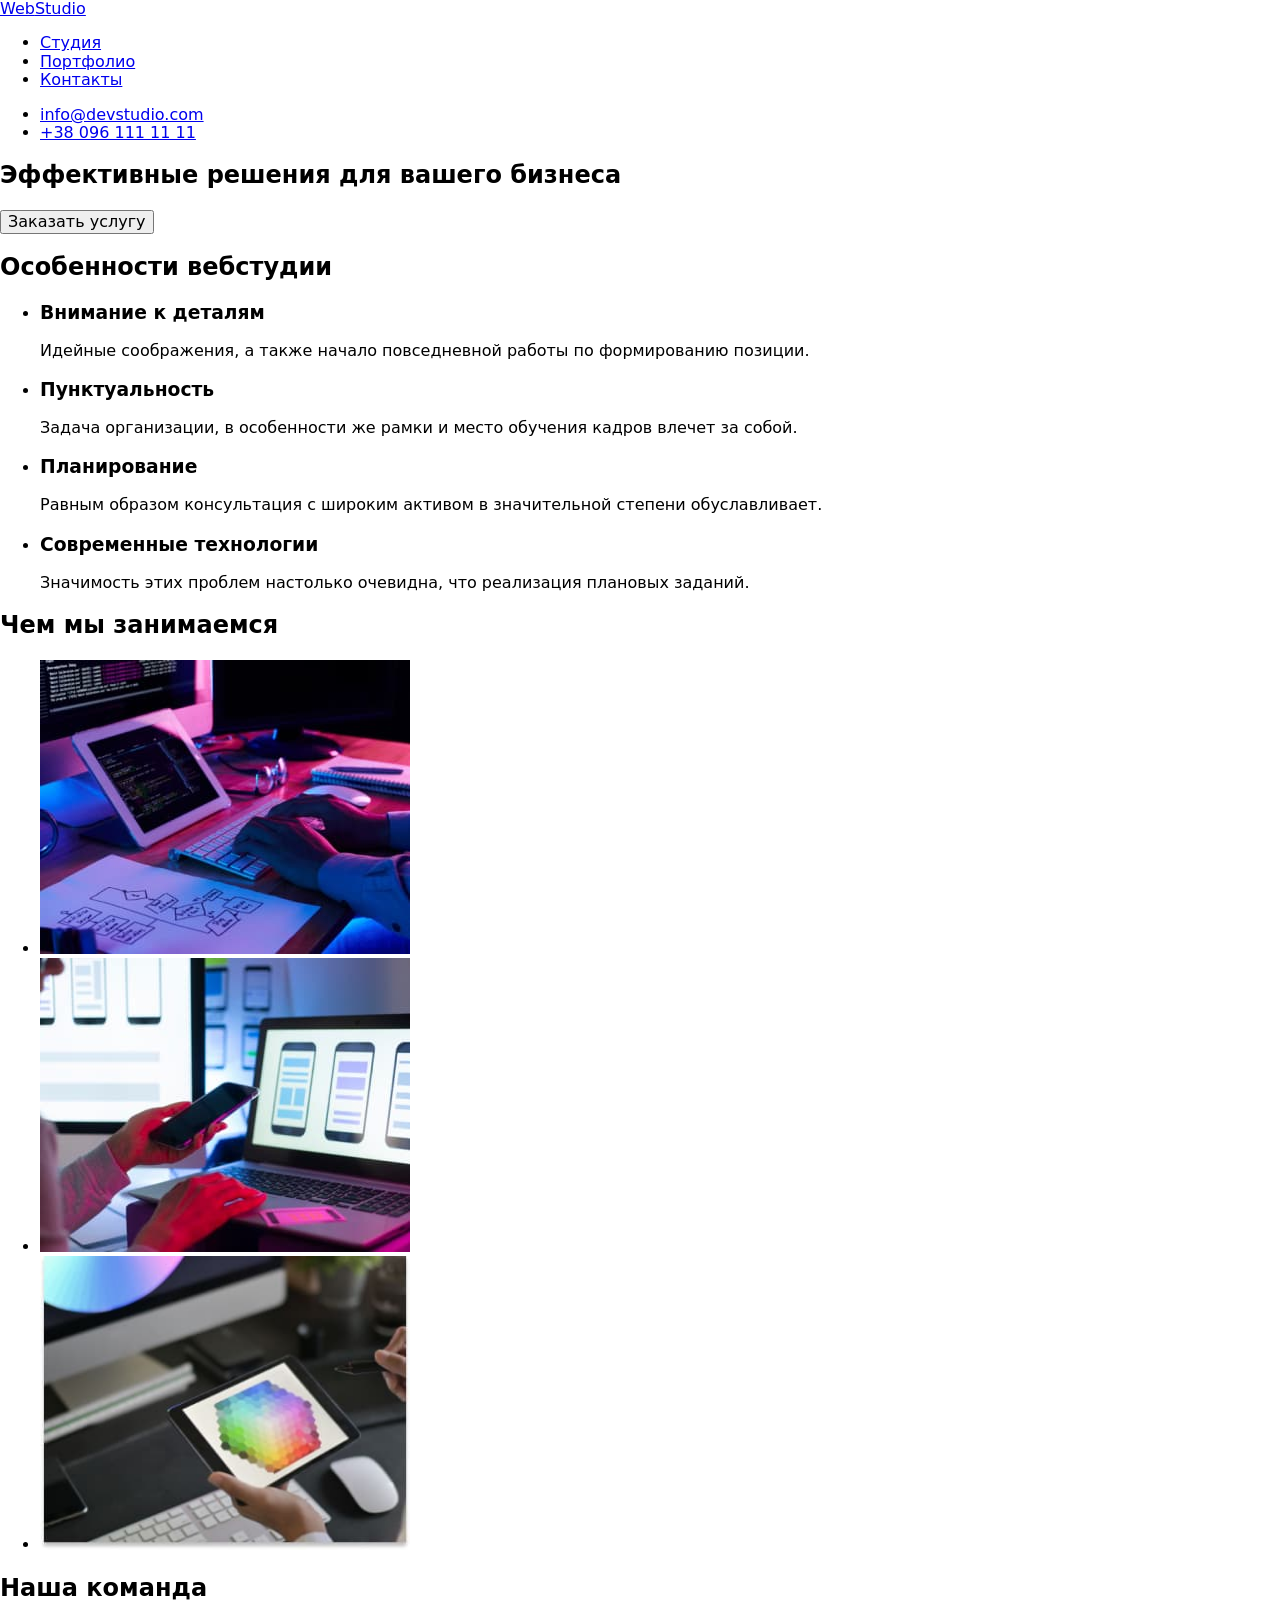
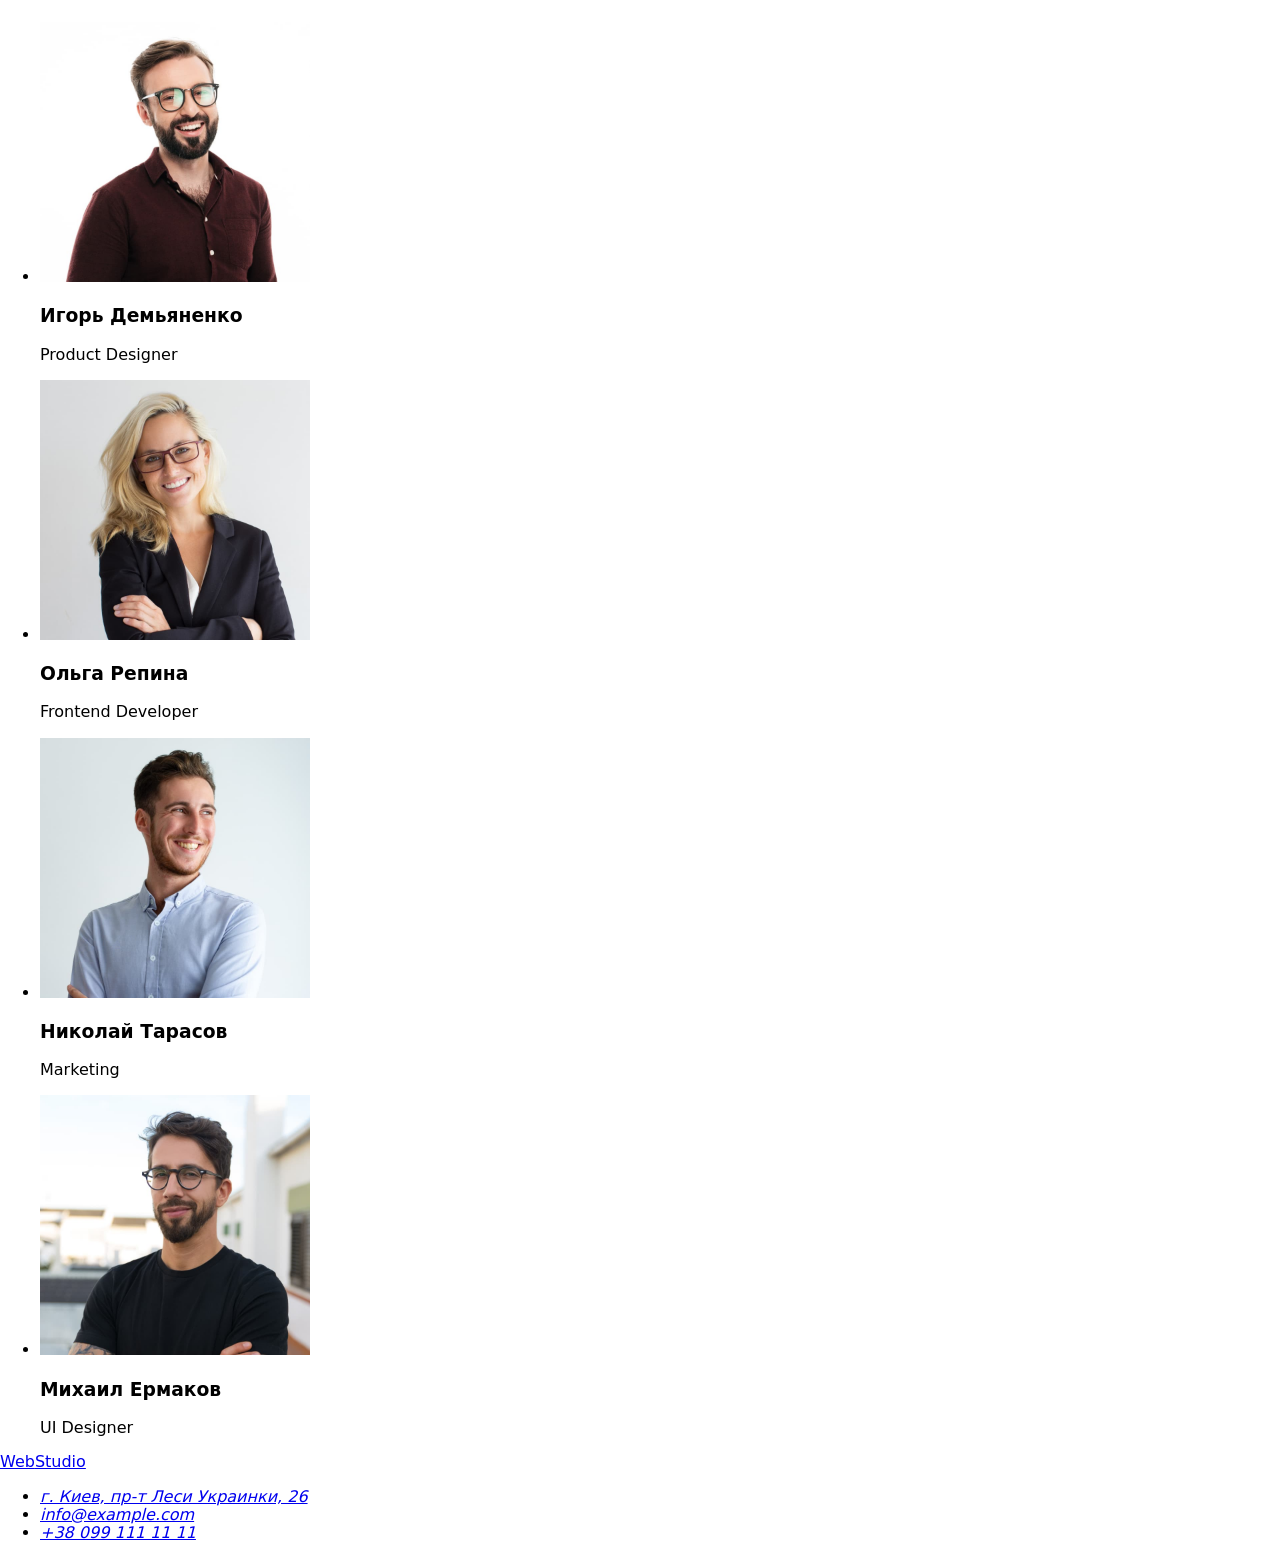
==== index.html @ af432ed4 "Подключение modern-normaliz" ====
<!DOCTYPE html>
<html lang="ru">
<head>
    <meta charset="UTF-8">
    <meta http-equiv="X-UA-Compatible" content="IE=edge">
    <meta name="viewport" content="width=device-width, initial-scale=1.0">
    <title>WebStudio</title>

    <!--Google fonts-->
    <link rel="preconnect" href="https://fonts.googleapis.com">
    <link rel="preconnect" href="https://fonts.gstatic.com" crossorigin>
    <link href="https://fonts.googleapis.com/css2?family=Raleway:wght@700&family=Roboto:wght@400;500;700;900&display=swap"
        rel="stylesheet">

<!--Подключение modern-normalize-->
<link rel="stylesheet" href="https://cdnjs.cloudflare.com/ajax/libs/modern-normalize/1.0.0/modern-normalize.min.css">

    <!--Подключение таблицы стилей-->
    <link rel="stylesheet" href="./css/styles.css">
</head>
<body>
    <header class="header">
        <a class="heder-link link" href="./index.html" lang="en"> <span class="web-primary">Web</span><span class="studio-primary">Studio</span></a>
    
        <nav class="heder-navigation">
            <ul class="navigstion-list list">
                <li class="navigation-item"><a class="navigation-link link target current" href="./index.html">Студия</a></li>
                <li class="navigation-item"><a class="navigation-link link target" href="./portfolio.html">Портфолио</a></li>
                <li class="navigation-item"><a class="navigation-link link target" href="#">Контакты</a></li>
            </ul>
        </nav>

        <ul class="heder-contact list">
            <li class="conact-item"><a class="link-mail link target" href="mailto:info@devstudio.com" lang="en">info@devstudio.com</a></li>
            <li class="conact-item"><a class="link-tel link target" href="tel:+380961111111">+38 096 111 11 11</a></li>
        </ul>
    
    </header>

    <main>
        <!--Герой-->
        <section class="hero">
            <h1 class="hero-title">Эффективные решения для вашего бизнеса</h1>
            <button class="hero-btn btn" type="button">Заказать услугу</button>
        </section>

        <!--Особенности-->
        <section class="dignity">
            <h2 class="visually-hidden" aria-hidden="true" tabindex="-1">Особенности вебстудии</h2>
            <ul class="dignity-list list">
                <li class="dignity-item"><h3 class="dignity-headline">Внимание к деталям</h3><p class="dignity-text">Идейные соображения, а также начало повседневной работы по формированию позиции.</p></li>
                <li class="dignity-item"><h3 class="dignity-headline">Пунктуальность</h3><p class="dignity-text">Задача организации, в особенности же рамки и место обучения кадров влечет за собой.</p></li>
                <li class="dignity-item"><h3 class="dignity-headline">Планирование</h3><p class="dignity-text">Равным образом консультация с широким активом в значительной степени обуславливает.</p></li>
                <li class="dignity-item"><h3 class="dignity-headline">Современные технологии</h3><p class="dignity-text">Значимость этих проблем настолько очевидна, что реализация плановых заданий.</p></li>
            </ul>

        </section>

        <!--Чем мы занимаемся-->
        <section class="services">
            <h2 class="services-title">Чем мы занимаемся</h2>

            <ul class="services-list list">
                <li class="services-item"><img class="services-picture" src="./images/box1.jpg" alt="решение задач на компьютере" width="370" height="294"></li>
                <li class="services-item"><img class="services-picture" src="./images/box2.jpg" alt="работа за компьютером с телефоном" width="370" height="294"></li>
                <li class="services-item"><img class="services-picture" src="./images/box3.jpg" alt="работа с планшетом" width="370" height="294"></li>
            </ul>

        </section>

        <!--Наша команда-->
        <section class="team">
            <h2 class="team-title">Наша команда</h2>
            <ul class="team-list list">
                <li class="team-item">
                    <img class="team-avatar" src="./images/img1.jpg" alt="Парень в бордовой рубашке и очках с бородой " width="270" height="260">
                    <h3 class="team-headline">Игорь Демьяненко</h3>
                    <p class="team-position" lang="en">Product Designer</p>
                </li>

                <li class="team-item">
                    <img class="team-avatar" src="./images/img2.jpg" alt="Блондинка в деловом костюме и очках" width="270" height="260">
                    <h3 class="team-headline">Ольга Репина</h3>
                    <p class="team-position" lang="en">Frontend Developer</p>
                </li>

                <li class="team-item">
                    <img class="team-avatar" src="./images/img3.jpg" alt="Парень в голубой рубашке" width="270" height="260">
                    <h3 class="team-headline">Николай Тарасов</h3>
                    <p class="team-position" lang="en">Marketing</p>
                </li>

                <li class="team-item">
                    <img class="team-avatar" src="./images/img4.jpg" alt="Парень с татуировкой на правой руке в черной футболке и очках с бородой" width="270" height="260">
                    <h3 class="team-headline">Михаил Ермаков</h3>
                    <p class="team-position" lang="en">UI Designer</p>
                </li>
            </ul>        
        </section>

    </main>

    <!--Футер-->
    <footer class="footer">
    
        <a class="footer-link link" href="./index.html" lang="en"> <span class="web-secondary">Web</span><span
                class="studio-secondary">Studio</span></a>
    
        <address class="footer-contact">
            <ul class="footer-list list">
                <li class="footer-item"><a class="footer-location link target" href="https://www.google.com/maps/place/%D0%B1%D1%83%D0%BB.+%D0%9B%D0%B5%D1%81%D0%B8+%D0%A3%D0%BA%D1%80%D0%B0%D0%B8%D0%BD%D0%BA%D0%B8,+26,+%D0%9A%D0%B8%D0%B5%D0%B2,+02000/@50.4265807,30.5361971,17z/data=!3m1!4b1!4m5!3m4!1s0x40d4cf0e033ecbe9:0x57a4dffefec77da0!8m2!3d50.4265807!4d30.5383858" target="_blank" rel="noopener noreferrer">г. Киев, пр-т Леси Украинки, 26</a></li>
                <li class="footer-item"><a class="footer-mail link target" href="mailto:info@example.com" lang="en">info@example.com</a></li>
                <li class="footer-item"><a class="footer-tel link target" href="tel:+380991111111">+38 099 111 11 11</a></li>
            </ul>
        </address>
    
    </footer>
</body>
</html>
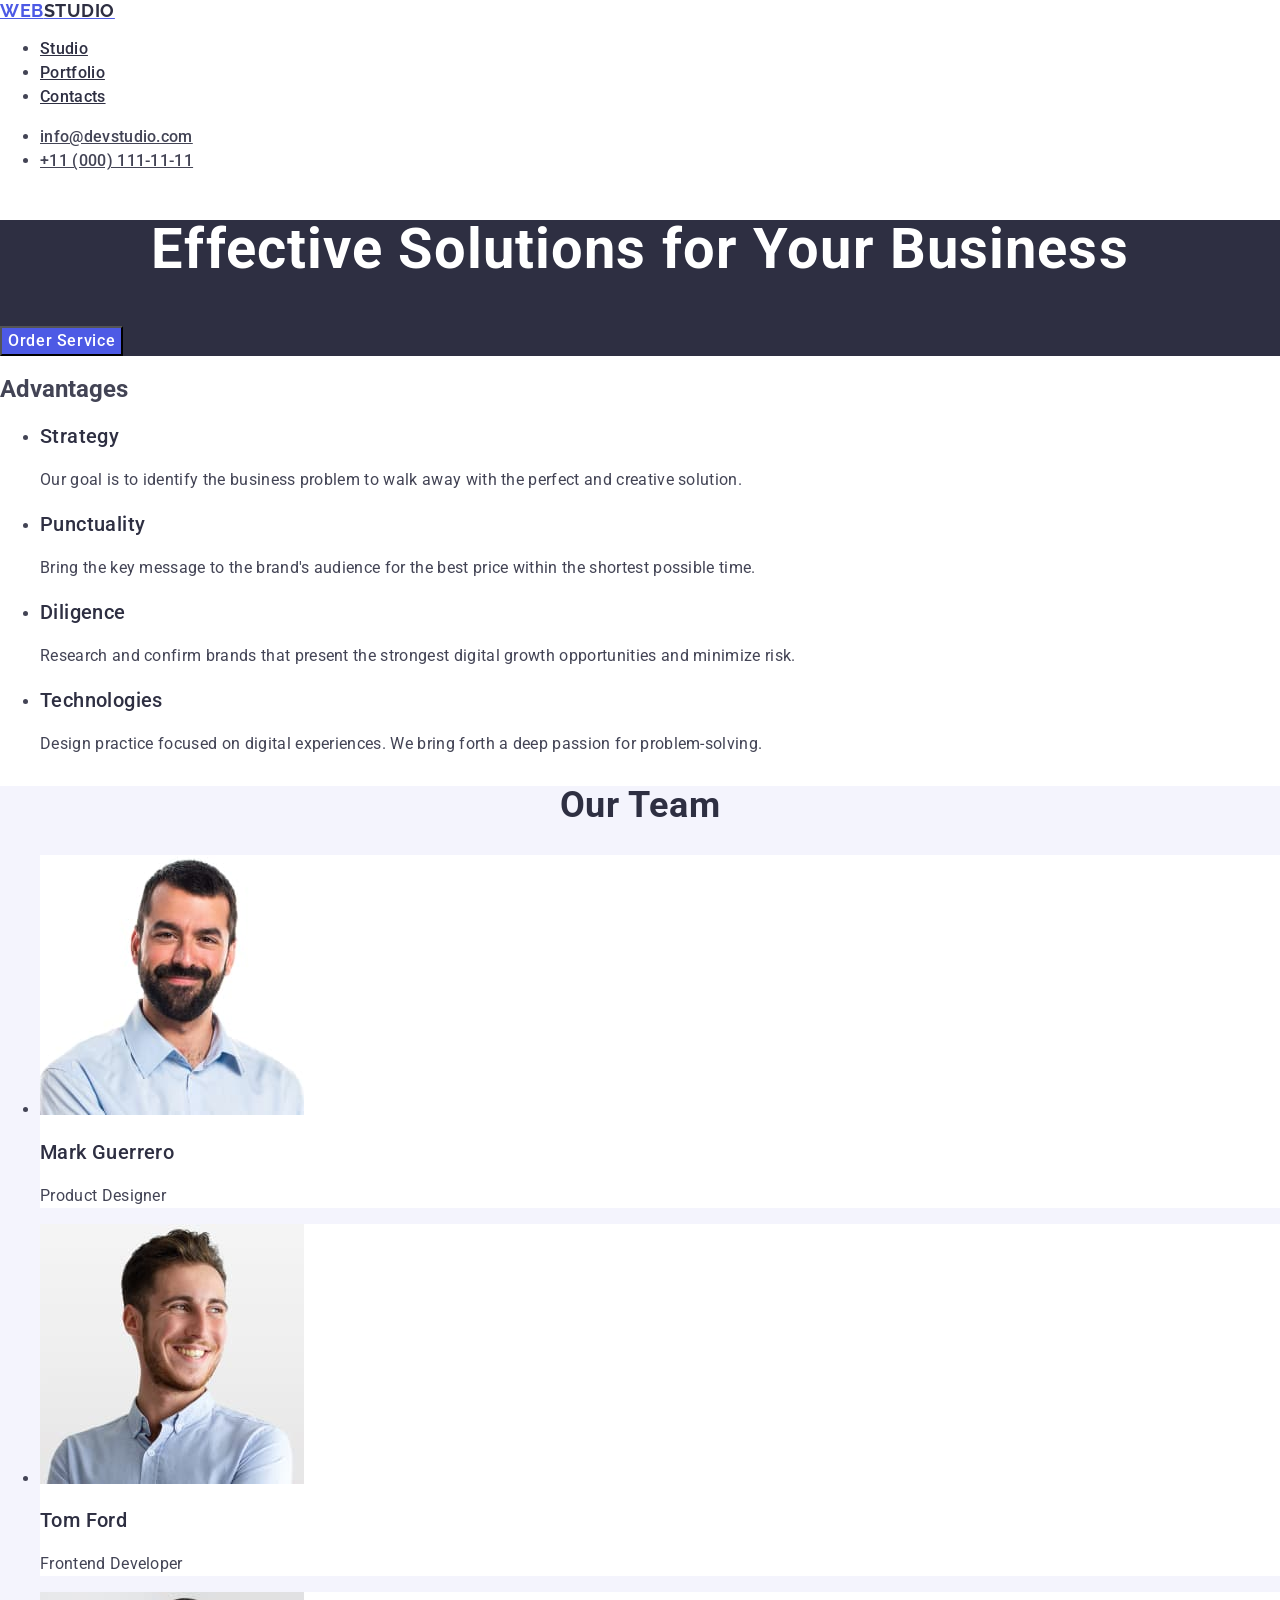
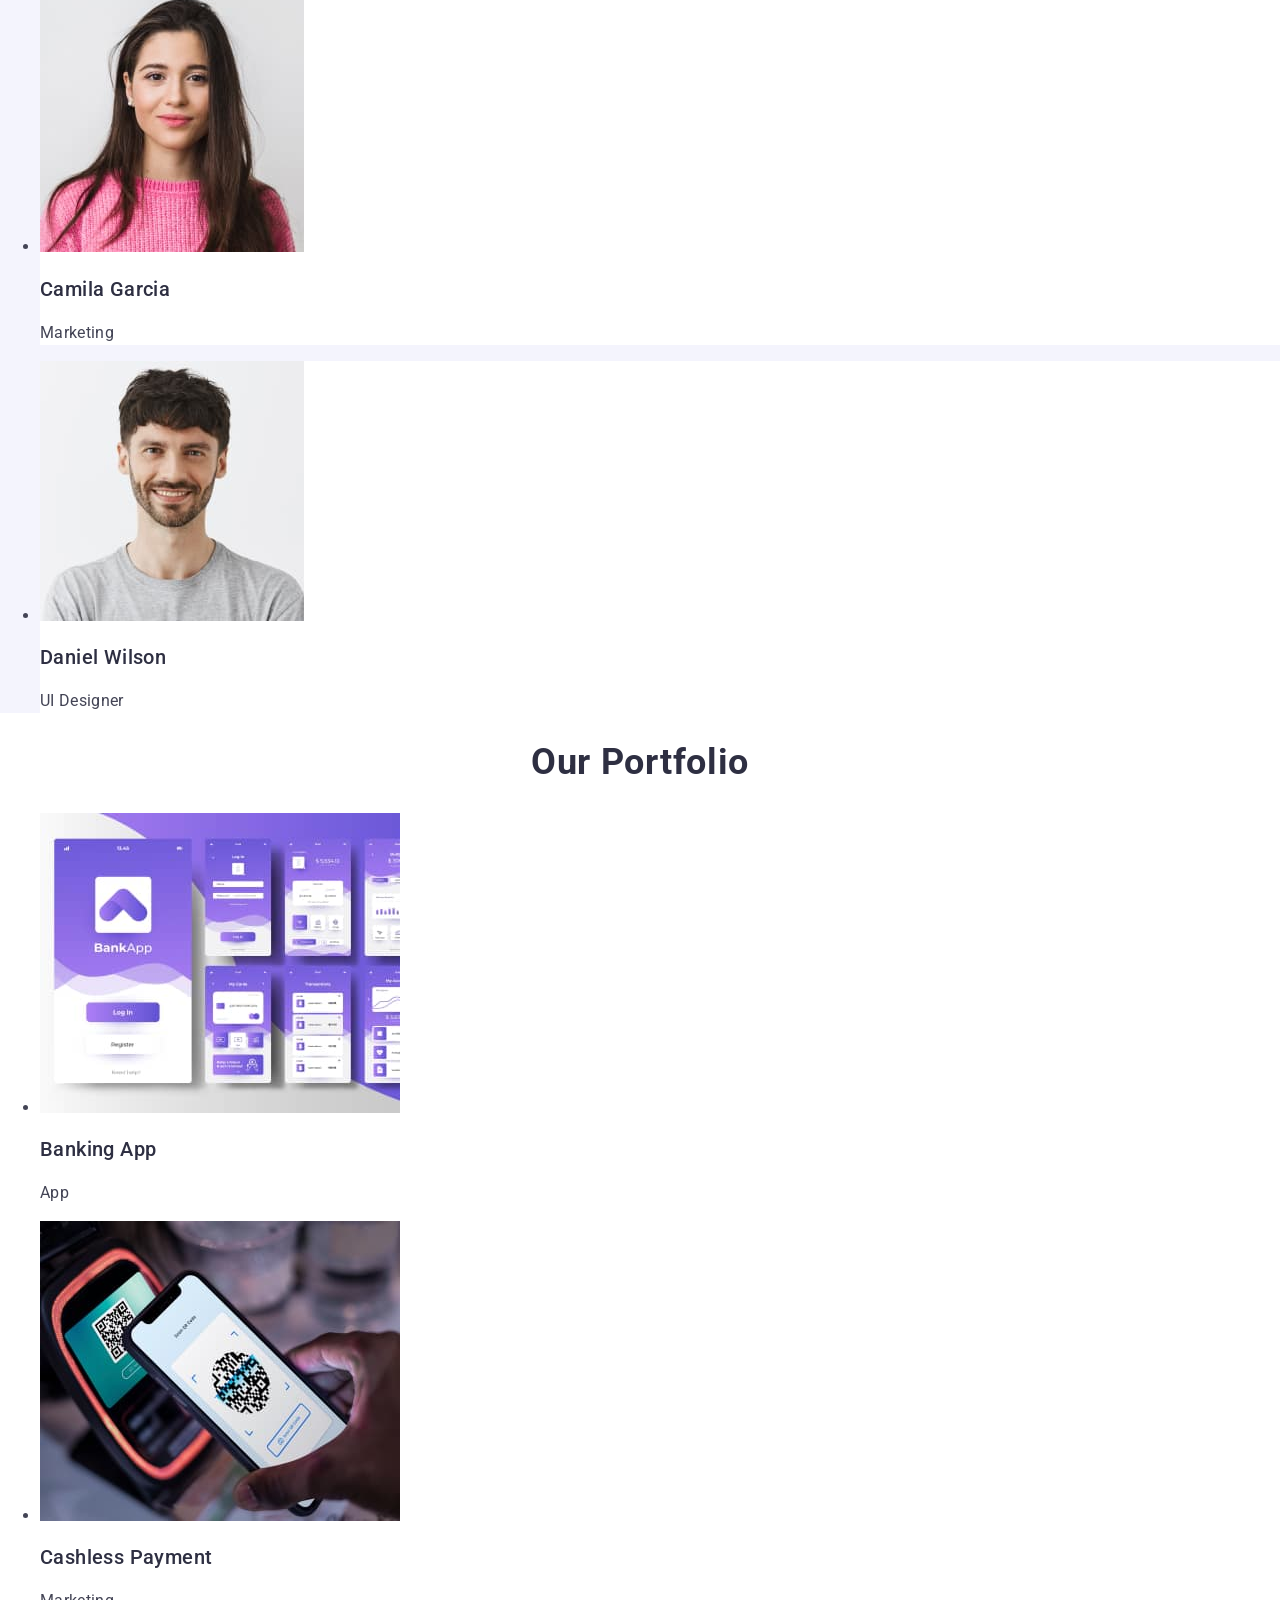
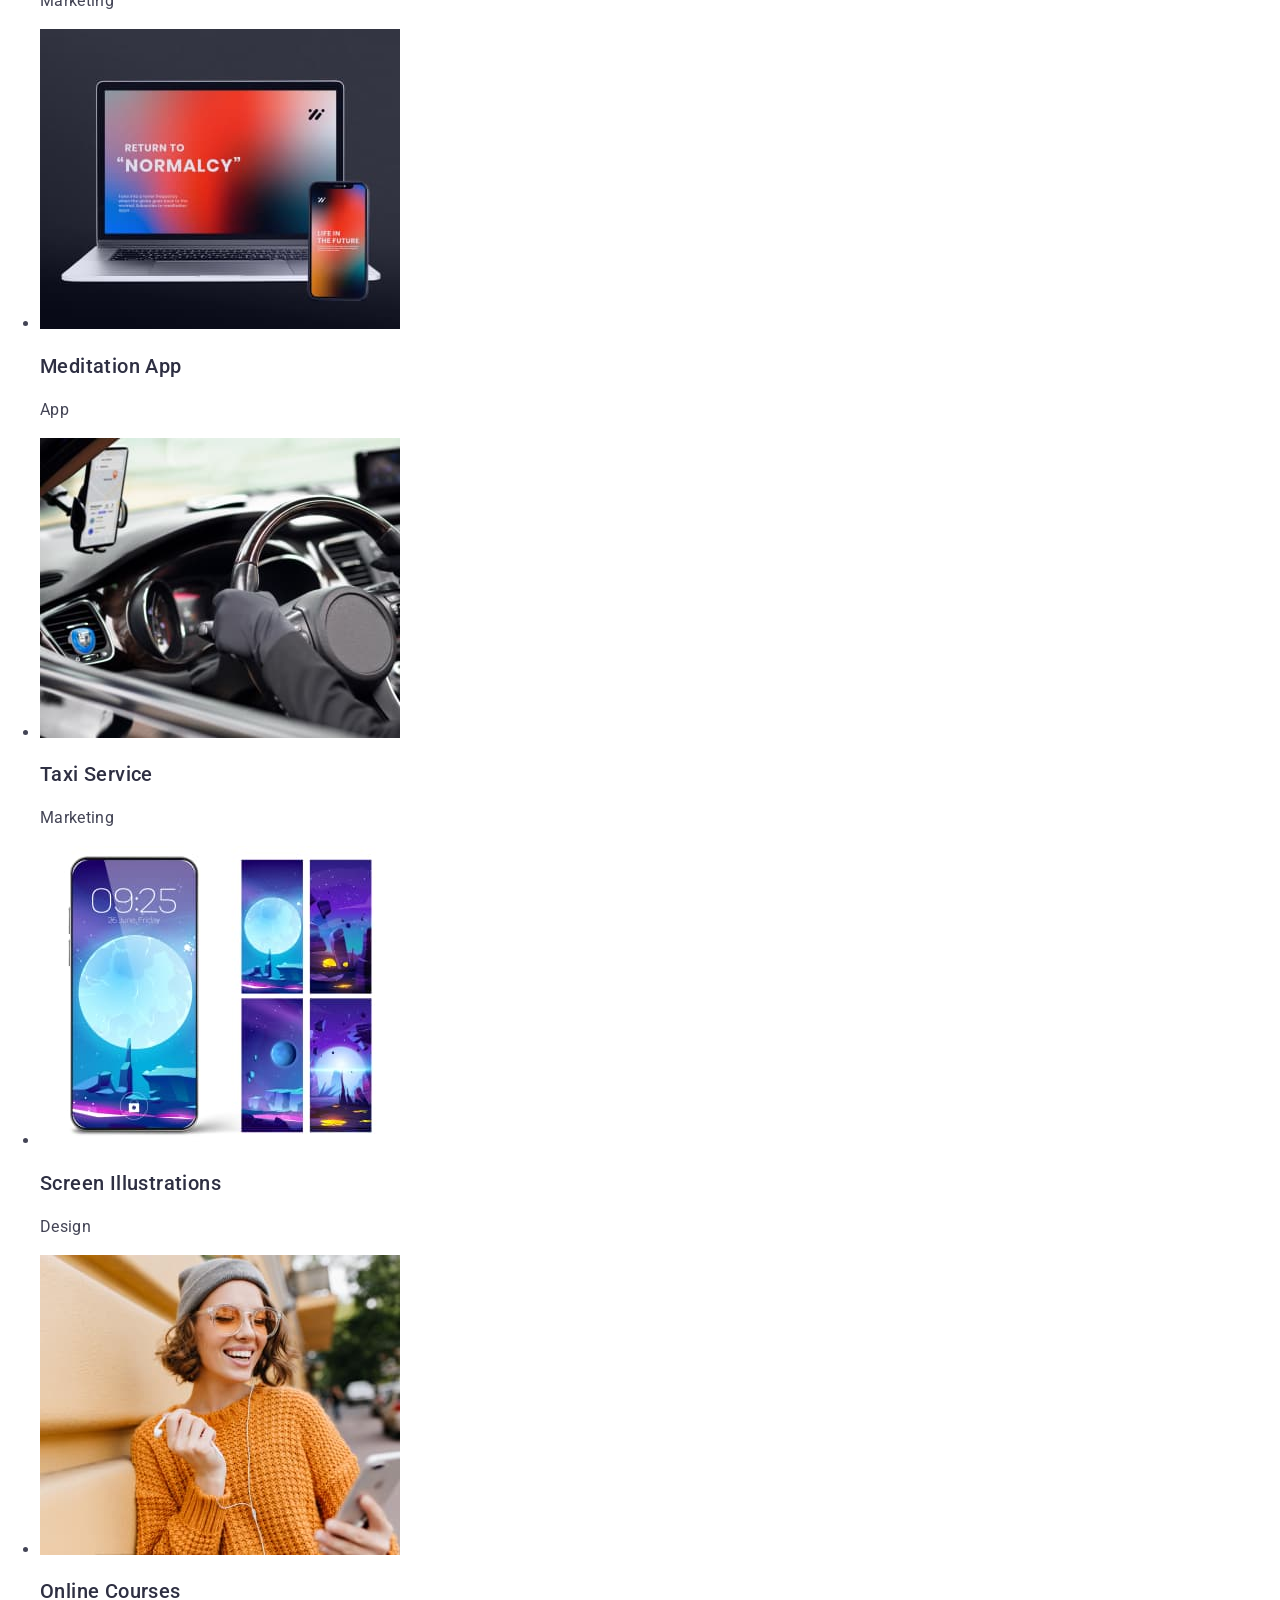
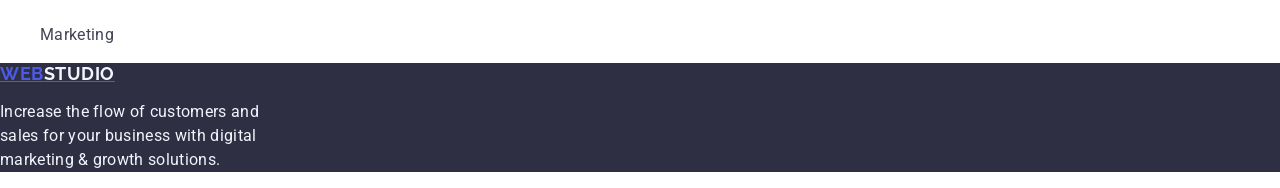
==== commit d0a715bb: "Initial commit" ====
--- a/index.html
+++ b/index.html
@@ -1,119 +1,138 @@
 <!DOCTYPE html>
-<html lang="ru">
+<html lang="en">
 <head>
-    <meta charset="UTF-8">
-    <meta http-equiv="X-UA-Compatible" content="IE=edge">
-    <meta name="viewport" content="width=device-width, initial-scale=1.0">
-    <title>WebStudio</title>
-
-    <!--Google fonts-->
-    <link rel="preconnect" href="https://fonts.googleapis.com">
-    <link rel="preconnect" href="https://fonts.gstatic.com" crossorigin>
-    <link href="https://fonts.googleapis.com/css2?family=Raleway:wght@700&family=Roboto:wght@400;500;700;900&display=swap"
-        rel="stylesheet">
-
-<!--Подключение modern-normalize-->
-<link rel="stylesheet" href="https://cdnjs.cloudflare.com/ajax/libs/modern-normalize/1.0.0/modern-normalize.min.css">
-
-    <!--Подключение таблицы стилей-->
-    <link rel="stylesheet" href="./css/styles.css">
+  <meta charset="UTF-8">
+  <meta name="viewport" content="width=device-width, initial-scale=1.0">
+  <title>Web Studio</title>
+  <link rel="preconnect" href="https://fonts.googleapis.com">
+  <link rel="preconnect" href="https://fonts.gstatic.com" crossorigin>
+  <link href="https://fonts.googleapis.com/css2?family=Raleway:wght@700&family=Roboto:wght@400;500;700&display=swap" rel="stylesheet">
+  <link rel="stylesheet" href="https://cdnjs.cloudflare.com/ajax/libs/modern-normalize/2.0.0/modern-normalize.min.css">
+  <!-- <link rel="stylesheet" href="https://cdnjs.com/libraries/modern-normalize"> -->
+  <!-- https://cdnjs.cloudflare.com/ajax/libs/modern-normalize/2.0.0/modern-normalize.min.css -->
+  <!-- <link rel="stylesheet" href="https://cdn.jsdelivr.net/npm/modern-normalize@2.0.0/modern-normalize.min.css"> -->
+  <link rel="stylesheet" href="./css/styles.css">
 </head>
 <body>
-    <header class="header">
-        <a class="heder-link link" href="./index.html" lang="en"> <span class="web-primary">Web</span><span class="studio-primary">Studio</span></a>
-    
-        <nav class="heder-navigation">
-            <ul class="navigstion-list list">
-                <li class="navigation-item"><a class="navigation-link link target current" href="./index.html">Студия</a></li>
-                <li class="navigation-item"><a class="navigation-link link target" href="./portfolio.html">Портфолио</a></li>
-                <li class="navigation-item"><a class="navigation-link link target" href="#">Контакты</a></li>
-            </ul>
-        </nav>
 
-        <ul class="heder-contact list">
-            <li class="conact-item"><a class="link-mail link target" href="mailto:info@devstudio.com" lang="en">info@devstudio.com</a></li>
-            <li class="conact-item"><a class="link-tel link target" href="tel:+380961111111">+38 096 111 11 11</a></li>
-        </ul>
-    
-    </header>
+  <!-- Початок секції header -->
+  <header class="header">
+    <nav class="header-nav">
+    <a class="header-logo" href="./index.html">Web<span class="header-logo-studio">Studio</span></a>
+      <ul class="header-list">
+        <li class="header-item"><a class="header-link" href="./index.html">Studio</a></li>
+        <li class="header-item"><a class="header-link" href="">Portfolio</a></li>
+        <li class="header-item"><a class="header-link" href="">Contacts</a></li>
+      </ul>
+    </nav>
+    <address class="header-address">
+      <ul class="header-address-list">
+        <li class="header-address-item"><a class="header-address-link" href="mailto:info@devstudio.com">info@devstudio.com</a></li>
+        <li class="header-address-item"><a class="header-address-link" href="tel:+110001111111">+11 (000) 111-11-11</a></li>
+      </ul>
+    </address>
+  </header>
+  <main>
 
-    <main>
-        <!--Герой-->
-        <section class="hero">
-            <h1 class="hero-title">Эффективные решения для вашего бизнеса</h1>
-            <button class="hero-btn btn" type="button">Заказать услугу</button>
-        </section>
+    <!-- Початок секції hero -->
+    <section class="hero">
+      <h1 class="hero-title">Effective Solutions
+        for Your Business</h1>
+      <button class="hero-btn" type="button">Order Service</button>
+    </section>
 
-        <!--Особенности-->
-        <section class="dignity">
-            <h2 class="visually-hidden" aria-hidden="true" tabindex="-1">Особенности вебстудии</h2>
-            <ul class="dignity-list list">
-                <li class="dignity-item"><h3 class="dignity-headline">Внимание к деталям</h3><p class="dignity-text">Идейные соображения, а также начало повседневной работы по формированию позиции.</p></li>
-                <li class="dignity-item"><h3 class="dignity-headline">Пунктуальность</h3><p class="dignity-text">Задача организации, в особенности же рамки и место обучения кадров влечет за собой.</p></li>
-                <li class="dignity-item"><h3 class="dignity-headline">Планирование</h3><p class="dignity-text">Равным образом консультация с широким активом в значительной степени обуславливает.</p></li>
-                <li class="dignity-item"><h3 class="dignity-headline">Современные технологии</h3><p class="dignity-text">Значимость этих проблем настолько очевидна, что реализация плановых заданий.</p></li>
-            </ul>
+    <!-- Початок секції Advantages -->
+    <section class="advantages">
+      <h2 class="advantages-title">Advantages</h2>
+      <Ul class="advantages-list">
+        <li class="advantages-item">
+          <h3 class="advantages-subtitle">Strategy</h3>
+          <p class="advantages-text">Our goal is to identify the business problem to walk away with the perfect and creative solution. </p>
+        </li>
+        <li class="advantages-item">
+          <h3 class="advantages-subtitle">Punctuality</h3>
+          <p class="advantages-text">Bring the key message to the brand's audience for the best price within the shortest possible time.</p>
+        </li>
+        <li class="advantages-item">
+          <h3 class="advantages-subtitle">Diligence</h3>
+          <p class="advantages-text">Research and confirm brands that present the strongest digital growth opportunities and minimize risk.</p>
+        </li>
+        <li class="advantages-item">
+          <h3 class="advantages-subtitle">Technologies</h3>
+          <p class="advantages-text">Design practice focused on digital experiences. We bring forth a deep passion for problem-solving.</p>
+        </li>
+      </Ul>
+    </section>
 
-        </section>
+    <!-- Початок секції Team -->
+    <section class="team">
+      <h2 class="team-title">Our Team</h2>
+      <ul class="team-list">
+        <li class="team-item">
+          <img class="team-img" src="./images/img1.jpg" alt="Mark Guerrero photo" width="264" height="260">
+          <h3 class="team-subtitle">Mark Guerrero</h3>
+          <p class="team-text">Product Designer</p>
+        </li>
+        <li class="team-item">
+          <img class="team-img" src="./images/img2.jpg" alt="Tom Ford photo" width="264" height="260">
+          <h3 class="team-subtitle">Tom Ford</h3>
+          <p class="team-text">Frontend Developer</p>
+        </li>
+        <li class="team-item">
+          <img class="team-img" src="./images/img3.jpg" alt="Camila Garcia photo" width="264" height="260">
+          <h3 class="team-subtitle">Camila Garcia</h3>
+          <p class="team-text">Marketing</p>
+        </li>
+        <li class="team-item">
+          <img class="team-img" src="./images/img4.jpg" alt="Daniel Wilson photo" width="264" height="260">
+          <h3 class="team-subtitle">Daniel Wilson</h3>
+          <p class="team-text">UI Designer</p>
+        </li>
+      </ul>
+    </section>
 
-        <!--Чем мы занимаемся-->
-        <section class="services">
-            <h2 class="services-title">Чем мы занимаемся</h2>
-
-            <ul class="services-list list">
-                <li class="services-item"><img class="services-picture" src="./images/box1.jpg" alt="решение задач на компьютере" width="370" height="294"></li>
-                <li class="services-item"><img class="services-picture" src="./images/box2.jpg" alt="работа за компьютером с телефоном" width="370" height="294"></li>
-                <li class="services-item"><img class="services-picture" src="./images/box3.jpg" alt="работа с планшетом" width="370" height="294"></li>
-            </ul>
-
-        </section>
-
-        <!--Наша команда-->
-        <section class="team">
-            <h2 class="team-title">Наша команда</h2>
-            <ul class="team-list list">
-                <li class="team-item">
-                    <img class="team-avatar" src="./images/img1.jpg" alt="Парень в бордовой рубашке и очках с бородой " width="270" height="260">
-                    <h3 class="team-headline">Игорь Демьяненко</h3>
-                    <p class="team-position" lang="en">Product Designer</p>
-                </li>
-
-                <li class="team-item">
-                    <img class="team-avatar" src="./images/img2.jpg" alt="Блондинка в деловом костюме и очках" width="270" height="260">
-                    <h3 class="team-headline">Ольга Репина</h3>
-                    <p class="team-position" lang="en">Frontend Developer</p>
-                </li>
-
-                <li class="team-item">
-                    <img class="team-avatar" src="./images/img3.jpg" alt="Парень в голубой рубашке" width="270" height="260">
-                    <h3 class="team-headline">Николай Тарасов</h3>
-                    <p class="team-position" lang="en">Marketing</p>
-                </li>
-
-                <li class="team-item">
-                    <img class="team-avatar" src="./images/img4.jpg" alt="Парень с татуировкой на правой руке в черной футболке и очках с бородой" width="270" height="260">
-                    <h3 class="team-headline">Михаил Ермаков</h3>
-                    <p class="team-position" lang="en">UI Designer</p>
-                </li>
-            </ul>        
-        </section>
-
-    </main>
-
-    <!--Футер-->
-    <footer class="footer">
-    
-        <a class="footer-link link" href="./index.html" lang="en"> <span class="web-secondary">Web</span><span
-                class="studio-secondary">Studio</span></a>
-    
-        <address class="footer-contact">
-            <ul class="footer-list list">
-                <li class="footer-item"><a class="footer-location link target" href="https://www.google.com/maps/place/%D0%B1%D1%83%D0%BB.+%D0%9B%D0%B5%D1%81%D0%B8+%D0%A3%D0%BA%D1%80%D0%B0%D0%B8%D0%BD%D0%BA%D0%B8,+26,+%D0%9A%D0%B8%D0%B5%D0%B2,+02000/@50.4265807,30.5361971,17z/data=!3m1!4b1!4m5!3m4!1s0x40d4cf0e033ecbe9:0x57a4dffefec77da0!8m2!3d50.4265807!4d30.5383858" target="_blank" rel="noopener noreferrer">г. Киев, пр-т Леси Украинки, 26</a></li>
-                <li class="footer-item"><a class="footer-mail link target" href="mailto:info@example.com" lang="en">info@example.com</a></li>
-                <li class="footer-item"><a class="footer-tel link target" href="tel:+380991111111">+38 099 111 11 11</a></li>
-            </ul>
-        </address>
-    
-    </footer>
+    <!-- Початок секції Портфоліо -->
+     <Section>
+      <h2 class="portfolio-title">Our Portfolio</h2>
+      <ul class="portfolio-list">
+        <li class="portfolio-item">
+          <img class="Portfolio-img" src="./images/card1.jpg" alt="Banking App" width="360" height="300">
+          <h3 class="portfolio-subtitle">Banking App</h3>
+          <p class="portfolio-text">App</p>
+        </li>
+        <li class="portfolio-item">
+          <img class="Portfolio-img" src="./images/card2.jpg" alt="Terminal and smartphone" width="360" height="300">
+          <h3 class="portfolio-subtitle">Cashless Payment</h3>
+          <p class="portfolio-text">Marketing</p>
+        </li>
+        <li class="portfolio-item">
+          <img class="Portfolio-img" src="./images/card3.jpg" alt="macbook" width="360" height="300">
+          <h3 class="portfolio-subtitle">Meditation App</h3>
+          <p class="portfolio-text">App</p>
+        </li>
+        <li class="portfolio-item">
+          <img class="Portfolio-img" src="./images/card4.jpg" alt="Taxi" width="360" height="300">
+          <h3 class="portfolio-subtitle">Taxi Service</h3>
+          <p class="portfolio-text">Marketing</p>
+        </li>
+        <li class="portfolio-item">
+          <img class="Portfolio-img" src="./images/card5.jpg" alt="Screen Illustrations" width="360" height="300">
+          <h3 class="portfolio-subtitle">Screen Illustrations</h3>
+          <p class="portfolio-text">Design</p>
+        </li>
+        <li class="portfolio-item">
+          <img class="Portfolio-img" src="./images/card6.jpg" alt="Girl with iphone" width="360" height="300">
+          <h3 class="portfolio-subtitle">Online Courses</h3>
+          <p class="portfolio-text">Marketing</p>
+        </li>
+      </ul>
+     </Section>
+  </main>
+  <footer class="footer">
+    <a class="footer-link" href="./index.html">Web<span class="footer-logo-studio">Studio</span></a>
+    <p class="footer-text">
+      Increase the flow of customers and <br>sales for your business with digital<br> marketing & growth solutions.
+    </p>
+  </footer>
 </body>
 </html>
--- a/css/styles.css
+++ b/css/styles.css
@@ -0,0 +1,172 @@
+body {
+  font-family: 'Roboto', sans-serif;
+  /* font-size: ; */
+  font-weight: 500 ;
+  font-style: normal;
+  color: #434455;
+  background-color: #FFFFFF;
+}
+
+.header-logo {
+  font-family: "Raleway", sans-serif;
+  font-weight: 700;
+  font-size: 18px;
+  line-height: 117%;
+  letter-spacing: 0.03em;
+  text-transform: uppercase;
+  color: #4d5ae5 ;
+  
+}
+.header-logo-studio {
+  color: #2E2F42;
+}
+
+.header-link {
+  font-family: 'Roboto', sans-serif;
+  font-weight: 500;
+  font-size: 16px;
+  line-height: 150%;
+  letter-spacing: 0.02em;
+  color: #2E2F42;
+}
+.header-link:hover, .header-link:focus {
+  color: #404bbf
+} 
+.header-address {
+  font-style: normal;
+}
+.header-address-link {
+  font-family: 'Roboto', sans-serif;
+  /* font-weight: 400; */
+  font-size: 16px;
+  line-height: 150%;
+  letter-spacing: 0.02em;
+  color: #434455;
+}
+.header-address-link:hover, .header-address-link:focus {
+  color: #404bbf;
+}
+
+.hero {
+  background-color: #2E2F42;
+}
+.hero-title {
+  font-size: 56px;
+  line-height: 107%;
+  letter-spacing: 0.02em;
+  text-align: center;
+  color: white;
+}
+.hero-btn {
+  font-family: 'Roboto', sans-serif;
+  font-weight: 500;
+  font-size: 16px;
+  line-height: 150%;
+  letter-spacing: 0.04em;
+  background-color:#4D5AE5;
+  color: white;
+  cursor: pointer;
+}
+.hero-btn:hover, .hero-btn:focus {
+  background-color:#404BBF;
+}
+.advantages-subtitle {
+  /* font-family: var(--font-family); */
+  font-weight: 500;
+  font-size: 20px;
+  line-height: 120%;
+  letter-spacing: 0.02em;
+  color: #2E2F42;
+}
+.advantages-text {
+  /* font-family: var(--font-family); */
+  font-weight: 400;
+  font-size: 16px;
+  line-height: 150%;
+  letter-spacing: 0.02em;
+  color: #434455;
+}
+
+.team {
+  background-color: #F4F4FD;
+}
+.team-title {
+  /* font-family: var(--font-family);
+  font-weight: 700; */
+  font-size: 36px;
+  line-height: 111%;
+  letter-spacing: 0.02em;
+  text-align: center;
+  text-transform: capitalize;
+  color: #2E2F42;
+}
+.team-item {
+  background-color: #FFFFFF;
+}
+.team-subtitle {
+  /* font-family: var(--font-family); */
+  font-weight: 500;
+  font-size: 20px;
+  line-height: 120%;
+  letter-spacing: 0.02em;
+  /* text-align: center; */
+  color: #2E2F42;
+}
+.team-text {
+  /* font-family: var(--font-family); */
+  font-weight: 400;
+  font-size: 16px;
+  line-height: 150%;
+  letter-spacing: 0.02em;
+  /* text-align: center; */
+  color: #434455;
+}
+.portfolio-title {
+  /* font-family: var(--font-family);
+  font-weight: 700; */
+  text-transform: capitalize;
+  font-size: 36px;
+  line-height: 111%;
+  letter-spacing: 0.02em;
+  text-align: center;
+  color: #2E2F42;
+}
+.portfolio-subtitle {
+  /* font-family: var(--font-family); */
+  font-weight: 500;
+  font-size: 20px;
+  line-height: 120%;
+  letter-spacing: 0.02em;
+  color: #2E2F42;
+}
+.portfolio-text {
+  /* font-family: var(--font-family); */
+  font-weight: 400;
+  font-size: 16px;
+  line-height: 150%;
+  letter-spacing: 0.02em;
+  color: #434455;
+}
+.footer {
+  background-color: #2E2F42;
+}
+.footer-link {
+  font-family: "Raleway", sans-serif;
+  font-weight: 700;
+  font-size: 18px;
+  line-height: 117%;
+  letter-spacing: 0.03em;
+  text-transform: uppercase;
+  color: #4d5ae5;
+}
+.footer-logo-studio {
+  color: #F4F4FD;
+}
+.footer-text {
+  /* font-family: var(--font-family); */
+  font-weight: 400;
+  font-size: 16px;
+  line-height: 150%;
+  letter-spacing: 0.02em;
+  color: #F4F4FD;
+}
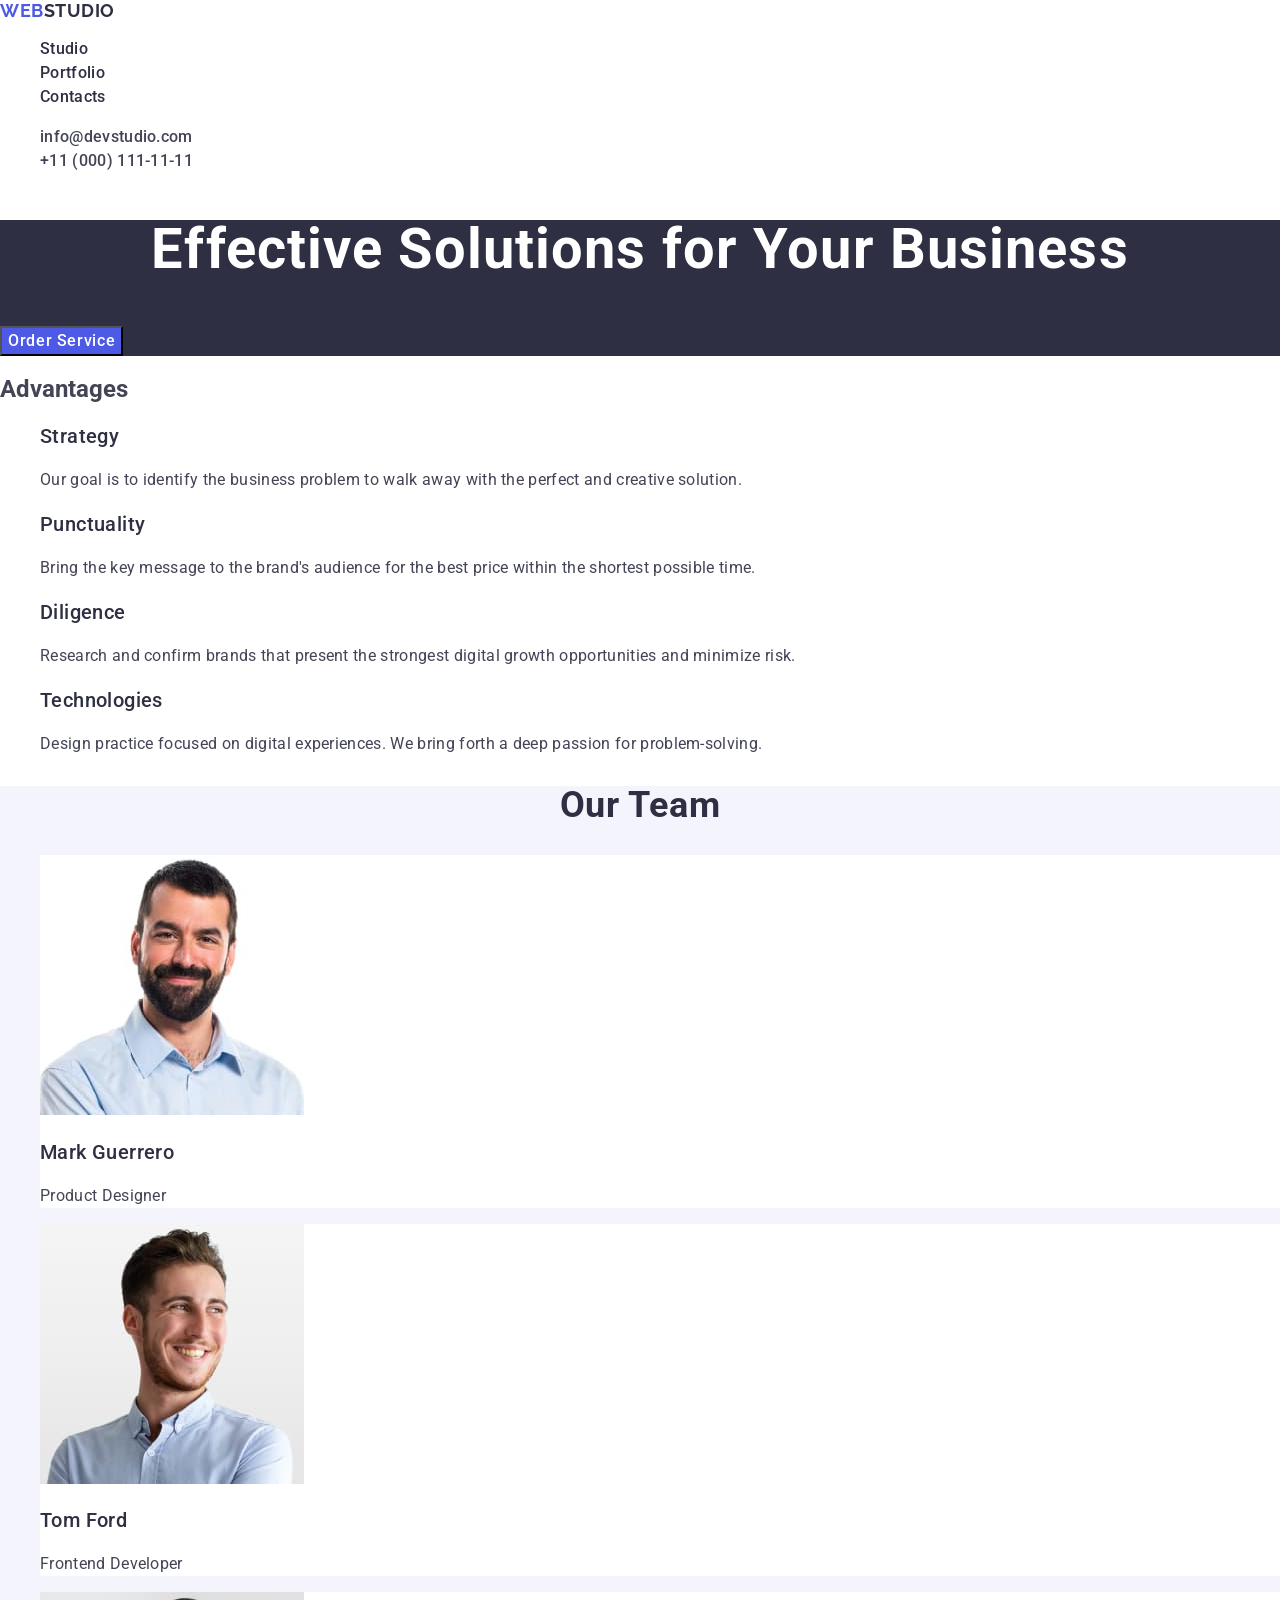
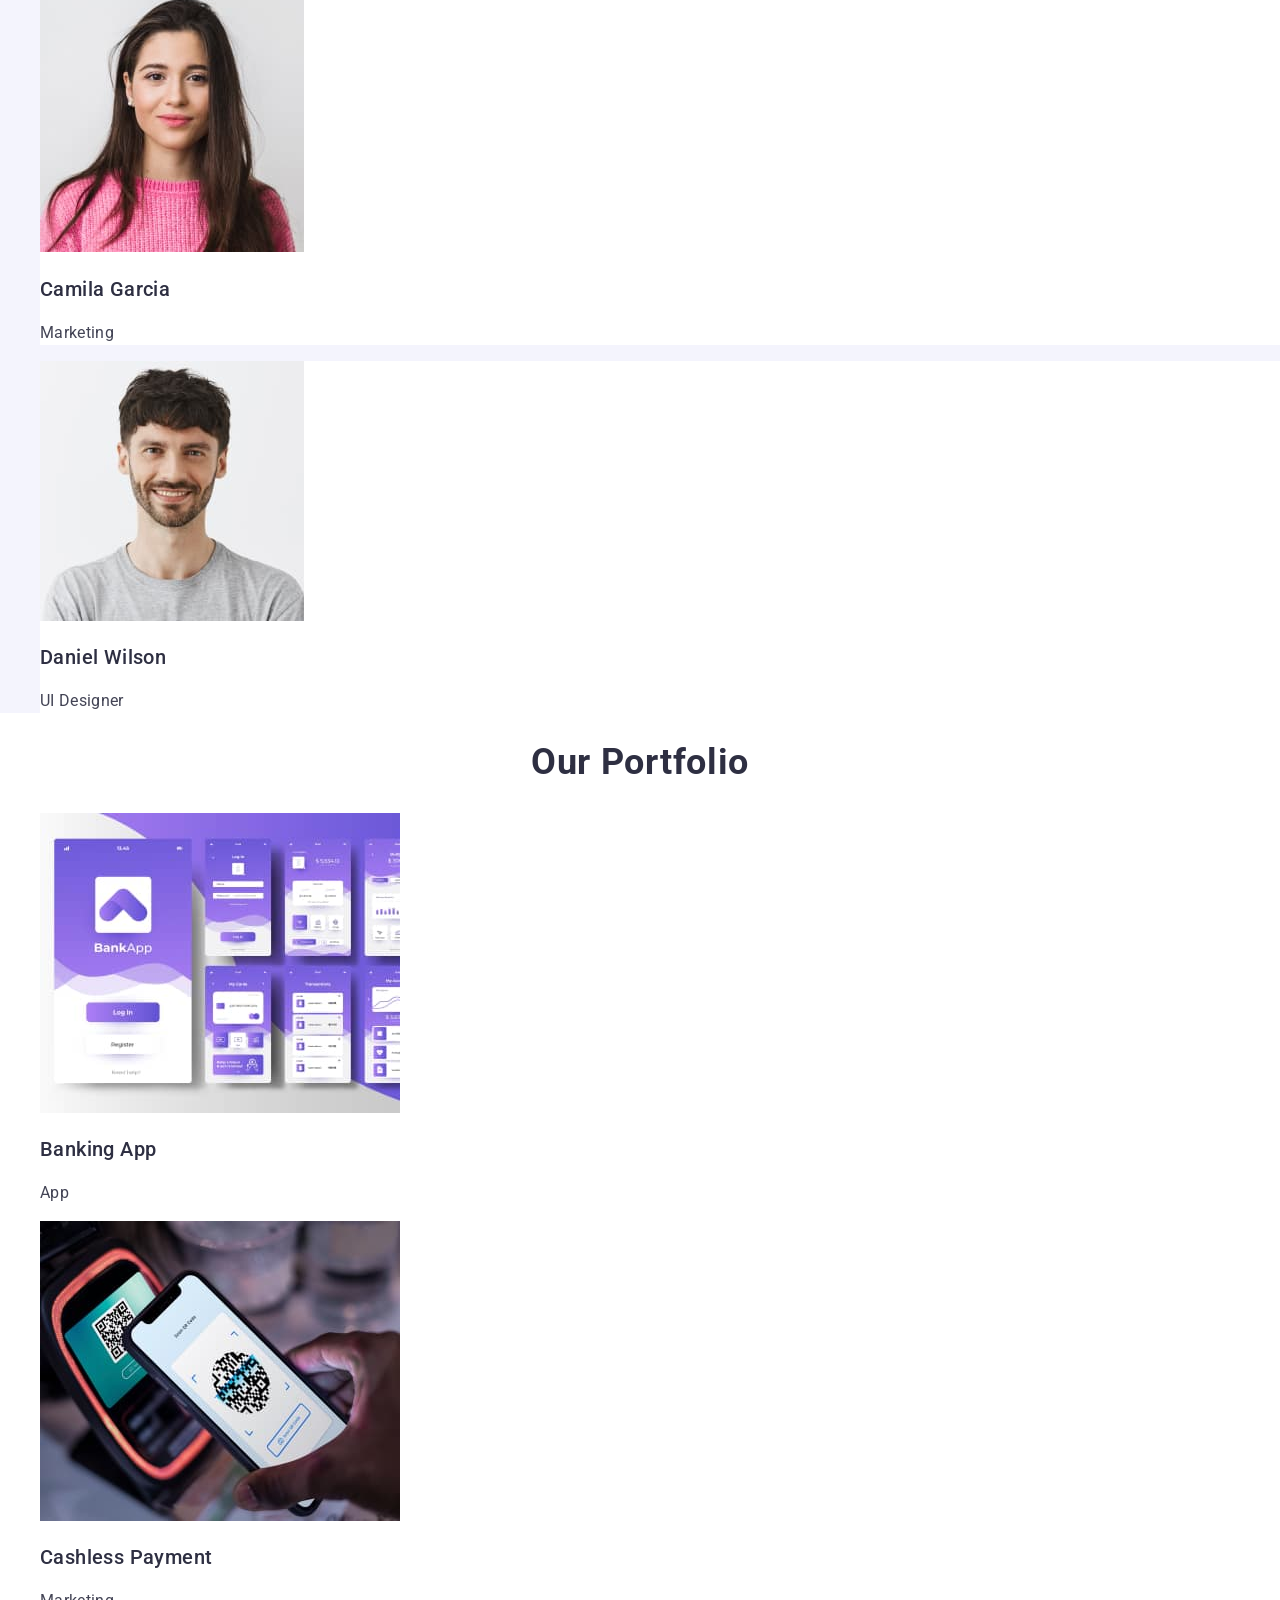
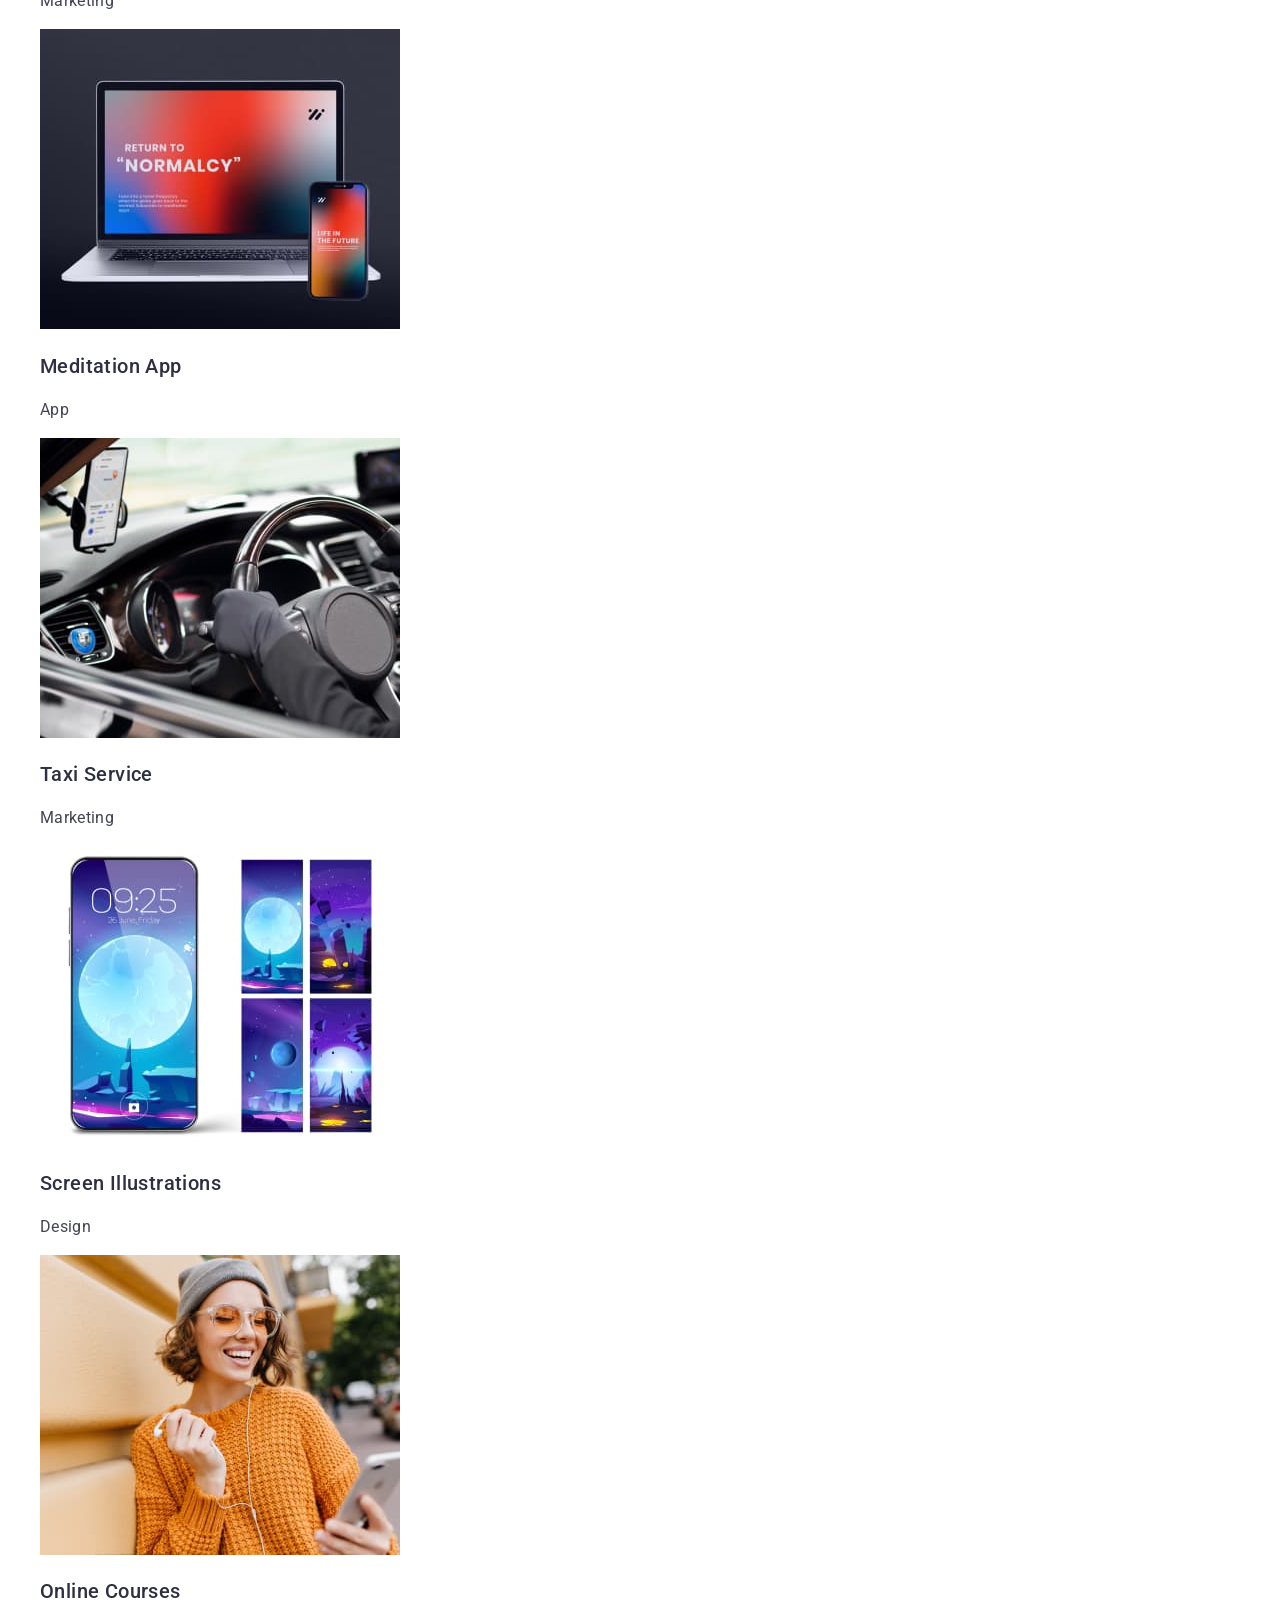
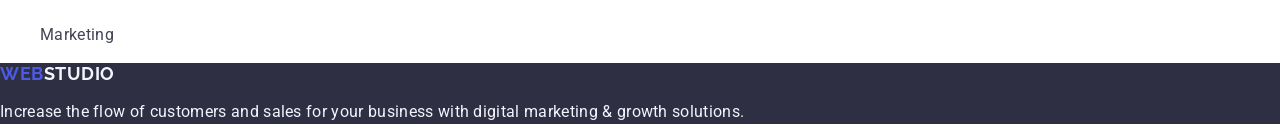
==== commit cdf327d6: "start 3 dz" ====
--- a/index.html
+++ b/index.html
@@ -8,9 +8,7 @@
   <link rel="preconnect" href="https://fonts.gstatic.com" crossorigin>
   <link href="https://fonts.googleapis.com/css2?family=Raleway:wght@700&family=Roboto:wght@400;500;700&display=swap" rel="stylesheet">
   <link rel="stylesheet" href="https://cdnjs.cloudflare.com/ajax/libs/modern-normalize/2.0.0/modern-normalize.min.css">
-  <!-- <link rel="stylesheet" href="https://cdnjs.com/libraries/modern-normalize"> -->
-  <!-- https://cdnjs.cloudflare.com/ajax/libs/modern-normalize/2.0.0/modern-normalize.min.css -->
-  <!-- <link rel="stylesheet" href="https://cdn.jsdelivr.net/npm/modern-normalize@2.0.0/modern-normalize.min.css"> -->
+
   <link rel="stylesheet" href="./css/styles.css">
 </head>
 <body>
@@ -131,7 +129,7 @@
   <footer class="footer">
     <a class="footer-link" href="./index.html">Web<span class="footer-logo-studio">Studio</span></a>
     <p class="footer-text">
-      Increase the flow of customers and <br>sales for your business with digital<br> marketing & growth solutions.
+      Increase the flow of customers and sales for your business with digital marketing & growth solutions.
     </p>
   </footer>
 </body>
--- a/css/styles.css
+++ b/css/styles.css
@@ -5,6 +5,12 @@
   font-style: normal;
   color: #434455;
   background-color: #FFFFFF;
+}
+a {
+  text-decoration: none;
+}
+ul{
+  list-style: none;
 }
 
 .header-logo {
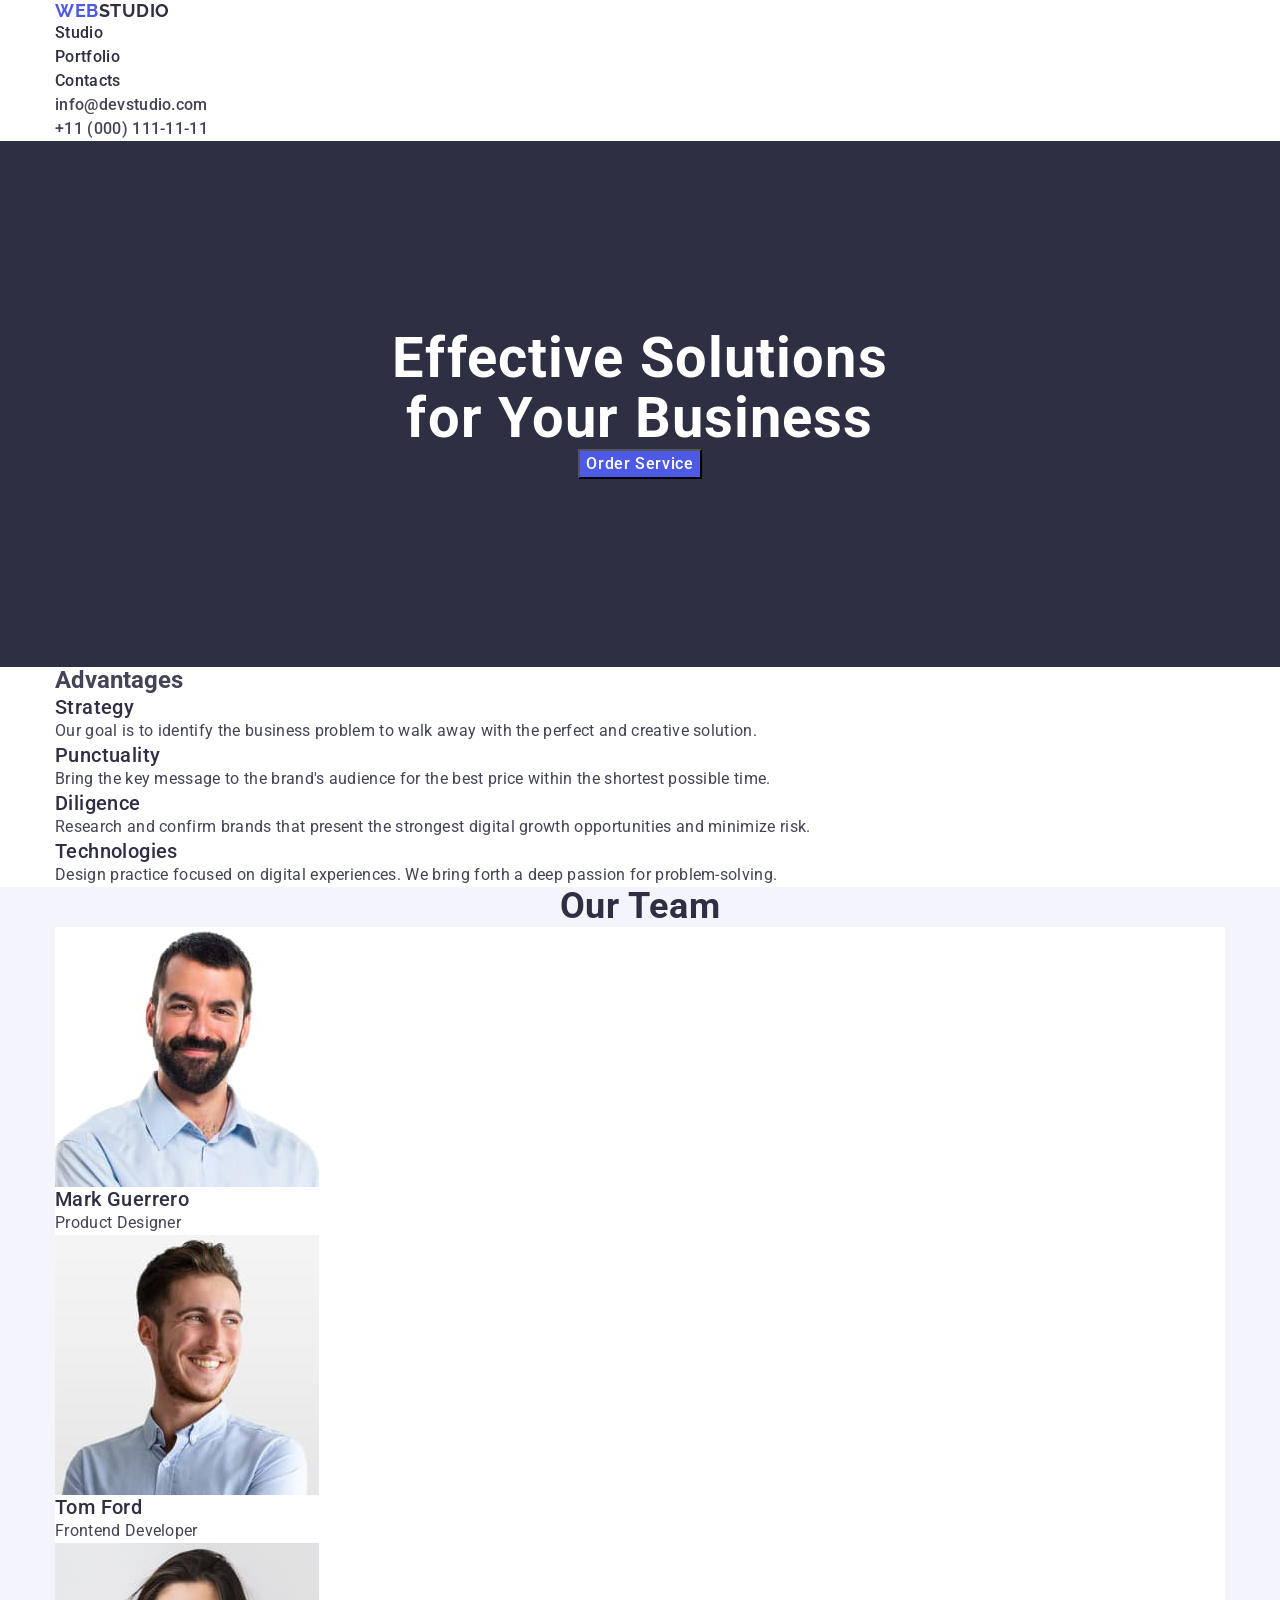
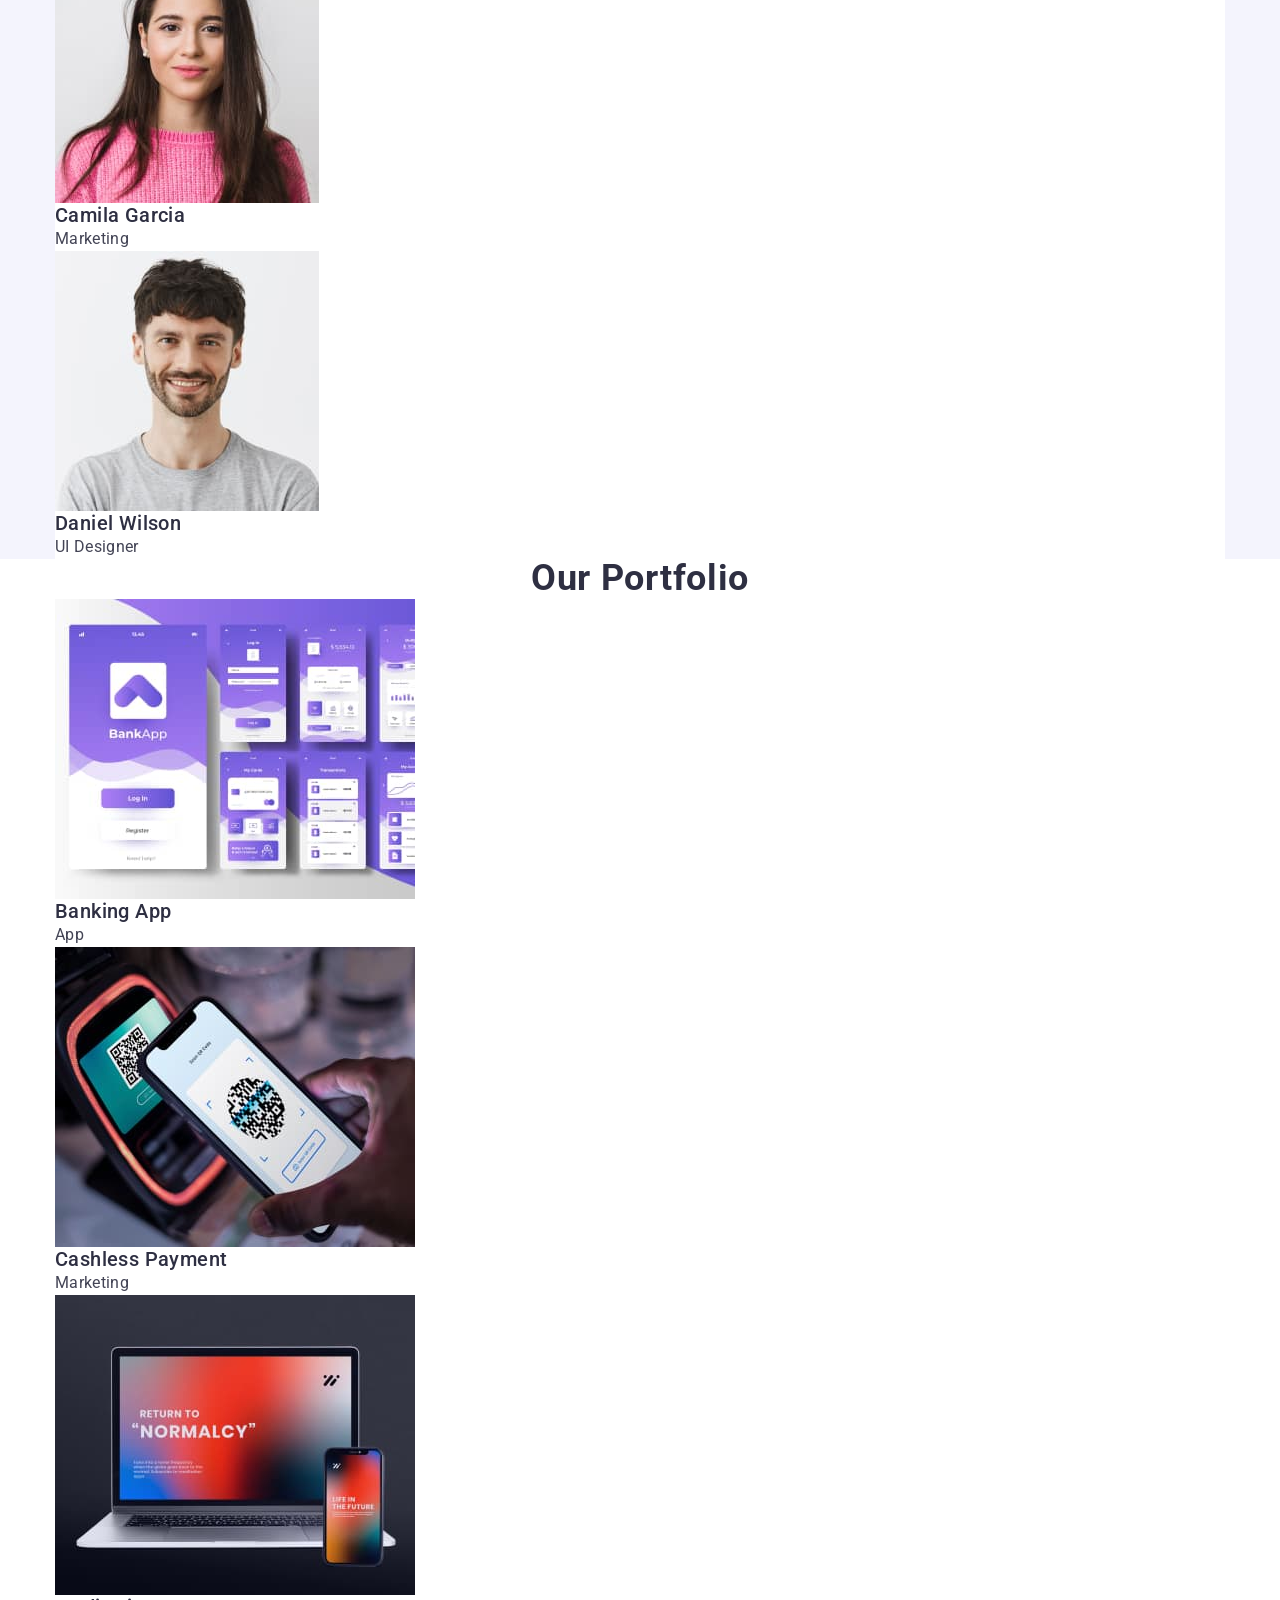
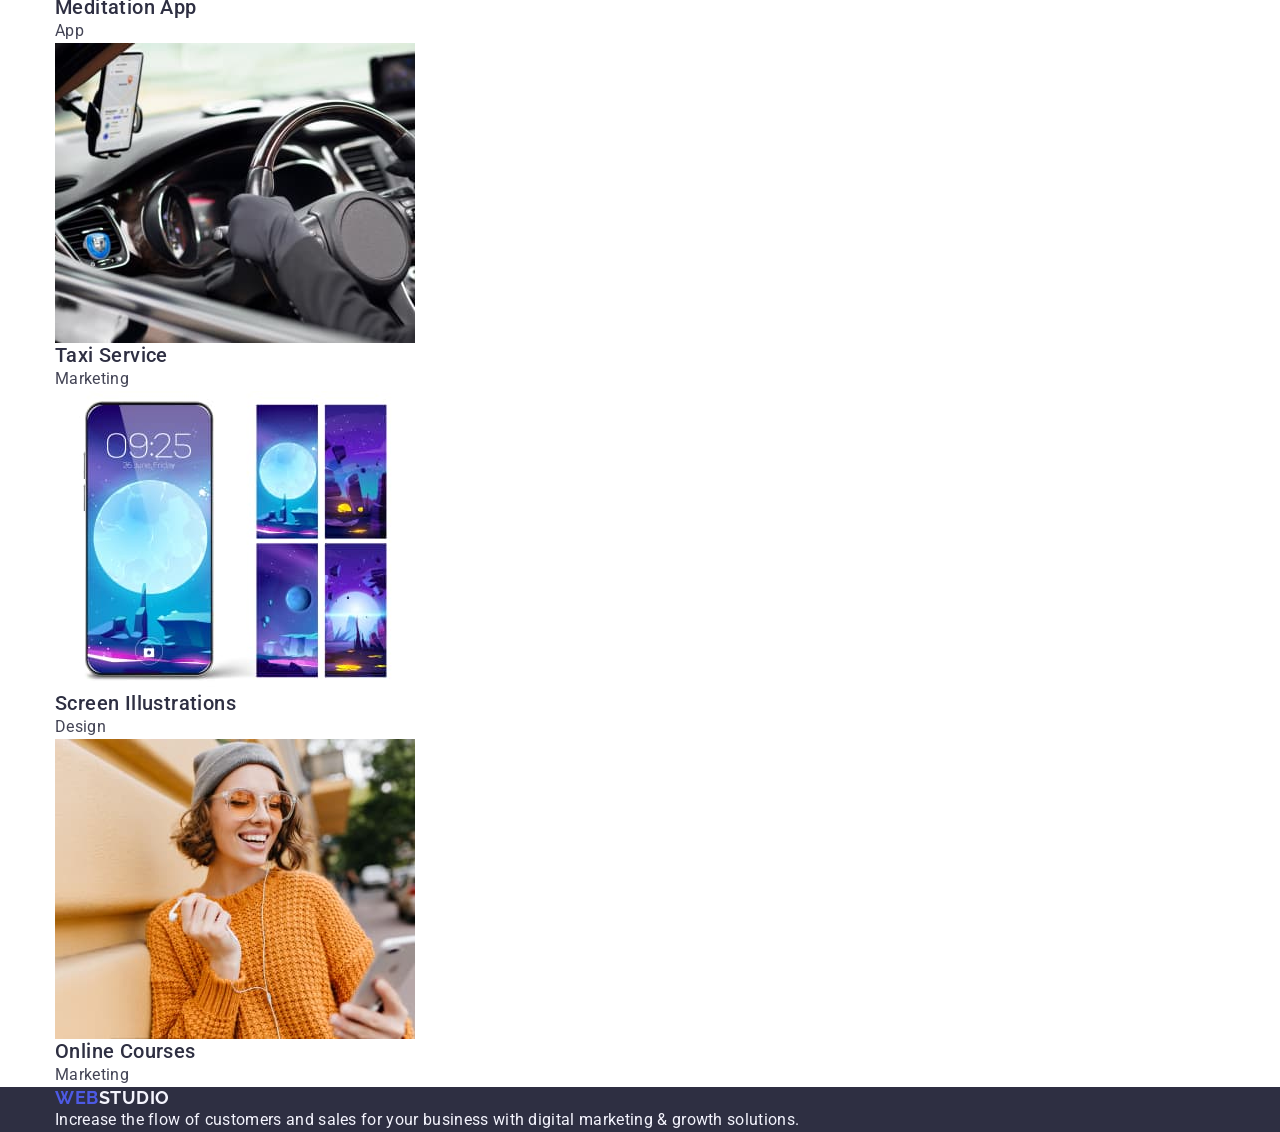
==== commit 5d9dd1cb: "3dz start" ====
--- a/index.html
+++ b/index.html
@@ -15,122 +15,134 @@
 
   <!-- Початок секції header -->
   <header class="header">
-    <nav class="header-nav">
-    <a class="header-logo" href="./index.html">Web<span class="header-logo-studio">Studio</span></a>
-      <ul class="header-list">
-        <li class="header-item"><a class="header-link" href="./index.html">Studio</a></li>
-        <li class="header-item"><a class="header-link" href="">Portfolio</a></li>
-        <li class="header-item"><a class="header-link" href="">Contacts</a></li>
-      </ul>
-    </nav>
-    <address class="header-address">
-      <ul class="header-address-list">
-        <li class="header-address-item"><a class="header-address-link" href="mailto:info@devstudio.com">info@devstudio.com</a></li>
-        <li class="header-address-item"><a class="header-address-link" href="tel:+110001111111">+11 (000) 111-11-11</a></li>
-      </ul>
-    </address>
+    <div class="container">
+      <nav class="header-nav">
+      <a class="header-logo" href="./index.html">Web<span class="header-logo-studio">Studio</span></a>
+        <ul class="header-list">
+          <li class="header-item"><a class="header-link" href="./index.html">Studio</a></li>
+          <li class="header-item"><a class="header-link" href="">Portfolio</a></li>
+          <li class="header-item"><a class="header-link" href="">Contacts</a></li>
+        </ul>
+      </nav>
+      <address class="header-address">
+        <ul class="header-address-list">
+          <li class="header-address-item"><a class="header-address-link" href="mailto:info@devstudio.com">info@devstudio.com</a></li>
+          <li class="header-address-item"><a class="header-address-link" href="tel:+110001111111">+11 (000) 111-11-11</a></li>
+        </ul>
+      </address>
+    </div>
   </header>
   <main>
 
     <!-- Початок секції hero -->
     <section class="hero">
-      <h1 class="hero-title">Effective Solutions
-        for Your Business</h1>
-      <button class="hero-btn" type="button">Order Service</button>
+     <div class="container">
+        <h1 class="hero-title">Effective Solutions
+          for Your Business</h1>
+        <button class="hero-btn" type="button">Order Service</button>
+     </div>
     </section>
 
     <!-- Початок секції Advantages -->
     <section class="advantages">
-      <h2 class="advantages-title">Advantages</h2>
-      <Ul class="advantages-list">
-        <li class="advantages-item">
-          <h3 class="advantages-subtitle">Strategy</h3>
-          <p class="advantages-text">Our goal is to identify the business problem to walk away with the perfect and creative solution. </p>
-        </li>
-        <li class="advantages-item">
-          <h3 class="advantages-subtitle">Punctuality</h3>
-          <p class="advantages-text">Bring the key message to the brand's audience for the best price within the shortest possible time.</p>
-        </li>
-        <li class="advantages-item">
-          <h3 class="advantages-subtitle">Diligence</h3>
-          <p class="advantages-text">Research and confirm brands that present the strongest digital growth opportunities and minimize risk.</p>
-        </li>
-        <li class="advantages-item">
-          <h3 class="advantages-subtitle">Technologies</h3>
-          <p class="advantages-text">Design practice focused on digital experiences. We bring forth a deep passion for problem-solving.</p>
-        </li>
-      </Ul>
+<div class="container">
+        <h2 class="advantages-title">Advantages</h2>
+        <Ul class="advantages-list">
+          <li class="advantages-item">
+            <h3 class="advantages-subtitle">Strategy</h3>
+            <p class="advantages-text">Our goal is to identify the business problem to walk away with the perfect and creative solution. </p>
+          </li>
+          <li class="advantages-item">
+            <h3 class="advantages-subtitle">Punctuality</h3>
+            <p class="advantages-text">Bring the key message to the brand's audience for the best price within the shortest possible time.</p>
+          </li>
+          <li class="advantages-item">
+            <h3 class="advantages-subtitle">Diligence</h3>
+            <p class="advantages-text">Research and confirm brands that present the strongest digital growth opportunities and minimize risk.</p>
+          </li>
+          <li class="advantages-item">
+            <h3 class="advantages-subtitle">Technologies</h3>
+            <p class="advantages-text">Design practice focused on digital experiences. We bring forth a deep passion for problem-solving.</p>
+          </li>
+        </Ul>
+</div>
     </section>
 
     <!-- Початок секції Team -->
     <section class="team">
-      <h2 class="team-title">Our Team</h2>
-      <ul class="team-list">
-        <li class="team-item">
-          <img class="team-img" src="./images/img1.jpg" alt="Mark Guerrero photo" width="264" height="260">
-          <h3 class="team-subtitle">Mark Guerrero</h3>
-          <p class="team-text">Product Designer</p>
-        </li>
-        <li class="team-item">
-          <img class="team-img" src="./images/img2.jpg" alt="Tom Ford photo" width="264" height="260">
-          <h3 class="team-subtitle">Tom Ford</h3>
-          <p class="team-text">Frontend Developer</p>
-        </li>
-        <li class="team-item">
-          <img class="team-img" src="./images/img3.jpg" alt="Camila Garcia photo" width="264" height="260">
-          <h3 class="team-subtitle">Camila Garcia</h3>
-          <p class="team-text">Marketing</p>
-        </li>
-        <li class="team-item">
-          <img class="team-img" src="./images/img4.jpg" alt="Daniel Wilson photo" width="264" height="260">
-          <h3 class="team-subtitle">Daniel Wilson</h3>
-          <p class="team-text">UI Designer</p>
-        </li>
-      </ul>
+<div class="container">
+        <h2 class="team-title">Our Team</h2>
+        <ul class="team-list">
+          <li class="team-item">
+            <img class="team-img" src="./images/img1.jpg" alt="Mark Guerrero photo" width="264" height="260">
+            <h3 class="team-subtitle">Mark Guerrero</h3>
+            <p class="team-text">Product Designer</p>
+          </li>
+          <li class="team-item">
+            <img class="team-img" src="./images/img2.jpg" alt="Tom Ford photo" width="264" height="260">
+            <h3 class="team-subtitle">Tom Ford</h3>
+            <p class="team-text">Frontend Developer</p>
+          </li>
+          <li class="team-item">
+            <img class="team-img" src="./images/img3.jpg" alt="Camila Garcia photo" width="264" height="260">
+            <h3 class="team-subtitle">Camila Garcia</h3>
+            <p class="team-text">Marketing</p>
+          </li>
+          <li class="team-item">
+            <img class="team-img" src="./images/img4.jpg" alt="Daniel Wilson photo" width="264" height="260">
+            <h3 class="team-subtitle">Daniel Wilson</h3>
+            <p class="team-text">UI Designer</p>
+          </li>
+        </ul>
+</div>
     </section>
 
     <!-- Початок секції Портфоліо -->
      <Section>
-      <h2 class="portfolio-title">Our Portfolio</h2>
-      <ul class="portfolio-list">
-        <li class="portfolio-item">
-          <img class="Portfolio-img" src="./images/card1.jpg" alt="Banking App" width="360" height="300">
-          <h3 class="portfolio-subtitle">Banking App</h3>
-          <p class="portfolio-text">App</p>
-        </li>
-        <li class="portfolio-item">
-          <img class="Portfolio-img" src="./images/card2.jpg" alt="Terminal and smartphone" width="360" height="300">
-          <h3 class="portfolio-subtitle">Cashless Payment</h3>
-          <p class="portfolio-text">Marketing</p>
-        </li>
-        <li class="portfolio-item">
-          <img class="Portfolio-img" src="./images/card3.jpg" alt="macbook" width="360" height="300">
-          <h3 class="portfolio-subtitle">Meditation App</h3>
-          <p class="portfolio-text">App</p>
-        </li>
-        <li class="portfolio-item">
-          <img class="Portfolio-img" src="./images/card4.jpg" alt="Taxi" width="360" height="300">
-          <h3 class="portfolio-subtitle">Taxi Service</h3>
-          <p class="portfolio-text">Marketing</p>
-        </li>
-        <li class="portfolio-item">
-          <img class="Portfolio-img" src="./images/card5.jpg" alt="Screen Illustrations" width="360" height="300">
-          <h3 class="portfolio-subtitle">Screen Illustrations</h3>
-          <p class="portfolio-text">Design</p>
-        </li>
-        <li class="portfolio-item">
-          <img class="Portfolio-img" src="./images/card6.jpg" alt="Girl with iphone" width="360" height="300">
-          <h3 class="portfolio-subtitle">Online Courses</h3>
-          <p class="portfolio-text">Marketing</p>
-        </li>
-      </ul>
+<div class="container">
+        <h2 class="portfolio-title">Our Portfolio</h2>
+        <ul class="portfolio-list">
+          <li class="portfolio-item">
+            <img class="Portfolio-img" src="./images/card1.jpg" alt="Banking App" width="360" height="300">
+            <h3 class="portfolio-subtitle">Banking App</h3>
+            <p class="portfolio-text">App</p>
+          </li>
+          <li class="portfolio-item">
+            <img class="Portfolio-img" src="./images/card2.jpg" alt="Terminal and smartphone" width="360" height="300">
+            <h3 class="portfolio-subtitle">Cashless Payment</h3>
+            <p class="portfolio-text">Marketing</p>
+          </li>
+          <li class="portfolio-item">
+            <img class="Portfolio-img" src="./images/card3.jpg" alt="macbook" width="360" height="300">
+            <h3 class="portfolio-subtitle">Meditation App</h3>
+            <p class="portfolio-text">App</p>
+          </li>
+          <li class="portfolio-item">
+            <img class="Portfolio-img" src="./images/card4.jpg" alt="Taxi" width="360" height="300">
+            <h3 class="portfolio-subtitle">Taxi Service</h3>
+            <p class="portfolio-text">Marketing</p>
+          </li>
+          <li class="portfolio-item">
+            <img class="Portfolio-img" src="./images/card5.jpg" alt="Screen Illustrations" width="360" height="300">
+            <h3 class="portfolio-subtitle">Screen Illustrations</h3>
+            <p class="portfolio-text">Design</p>
+          </li>
+          <li class="portfolio-item">
+            <img class="Portfolio-img" src="./images/card6.jpg" alt="Girl with iphone" width="360" height="300">
+            <h3 class="portfolio-subtitle">Online Courses</h3>
+            <p class="portfolio-text">Marketing</p>
+          </li>
+        </ul>
+</div>
      </Section>
   </main>
   <footer class="footer">
-    <a class="footer-link" href="./index.html">Web<span class="footer-logo-studio">Studio</span></a>
-    <p class="footer-text">
-      Increase the flow of customers and sales for your business with digital marketing & growth solutions.
-    </p>
+<div class="container">
+      <a class="footer-link" href="./index.html">Web<span class="footer-logo-studio">Studio</span></a>
+      <p class="footer-text">
+        Increase the flow of customers and sales for your business with digital marketing & growth solutions.
+      </p>
+</div>
   </footer>
 </body>
 </html>
--- a/css/styles.css
+++ b/css/styles.css
@@ -9,9 +9,33 @@
 a {
   text-decoration: none;
 }
+p, h1, h2, h3, h4, h5, h6 {
+  margin: 0;
+}
 ul{
+  padding-left: 0;
+  margin: 0;
   list-style: none;
 }
+/* button {
+  cursor: pointer;
+} */
+/* address { 
+  font-style: normal;
+ } */
+
+img {
+  display: block;
+}
+.container { 
+  /* width: calc(1170px + 15px + 15px); */
+  max-width: 1200px;
+  padding-left: 15px;
+  padding-right: 15px; 
+  margin-left: auto;
+  margin-right: auto;
+  }
+
 
 .header-logo {
   font-family: "Raleway", sans-serif;
@@ -55,8 +79,13 @@
 
 .hero {
   background-color: #2E2F42;
+  padding-top: 188px;
+  padding-bottom: 188px;
+
 }
 .hero-title {
+  max-width: 496px;
+  margin: 0 auto;
   font-size: 56px;
   line-height: 107%;
   letter-spacing: 0.02em;
@@ -64,6 +93,8 @@
   color: white;
 }
 .hero-btn {
+  display: block;
+  margin: 0 auto;
   font-family: 'Roboto', sans-serif;
   font-weight: 500;
   font-size: 16px;
@@ -72,6 +103,7 @@
   background-color:#4D5AE5;
   color: white;
   cursor: pointer;
+
 }
 .hero-btn:hover, .hero-btn:focus {
   background-color:#404BBF;
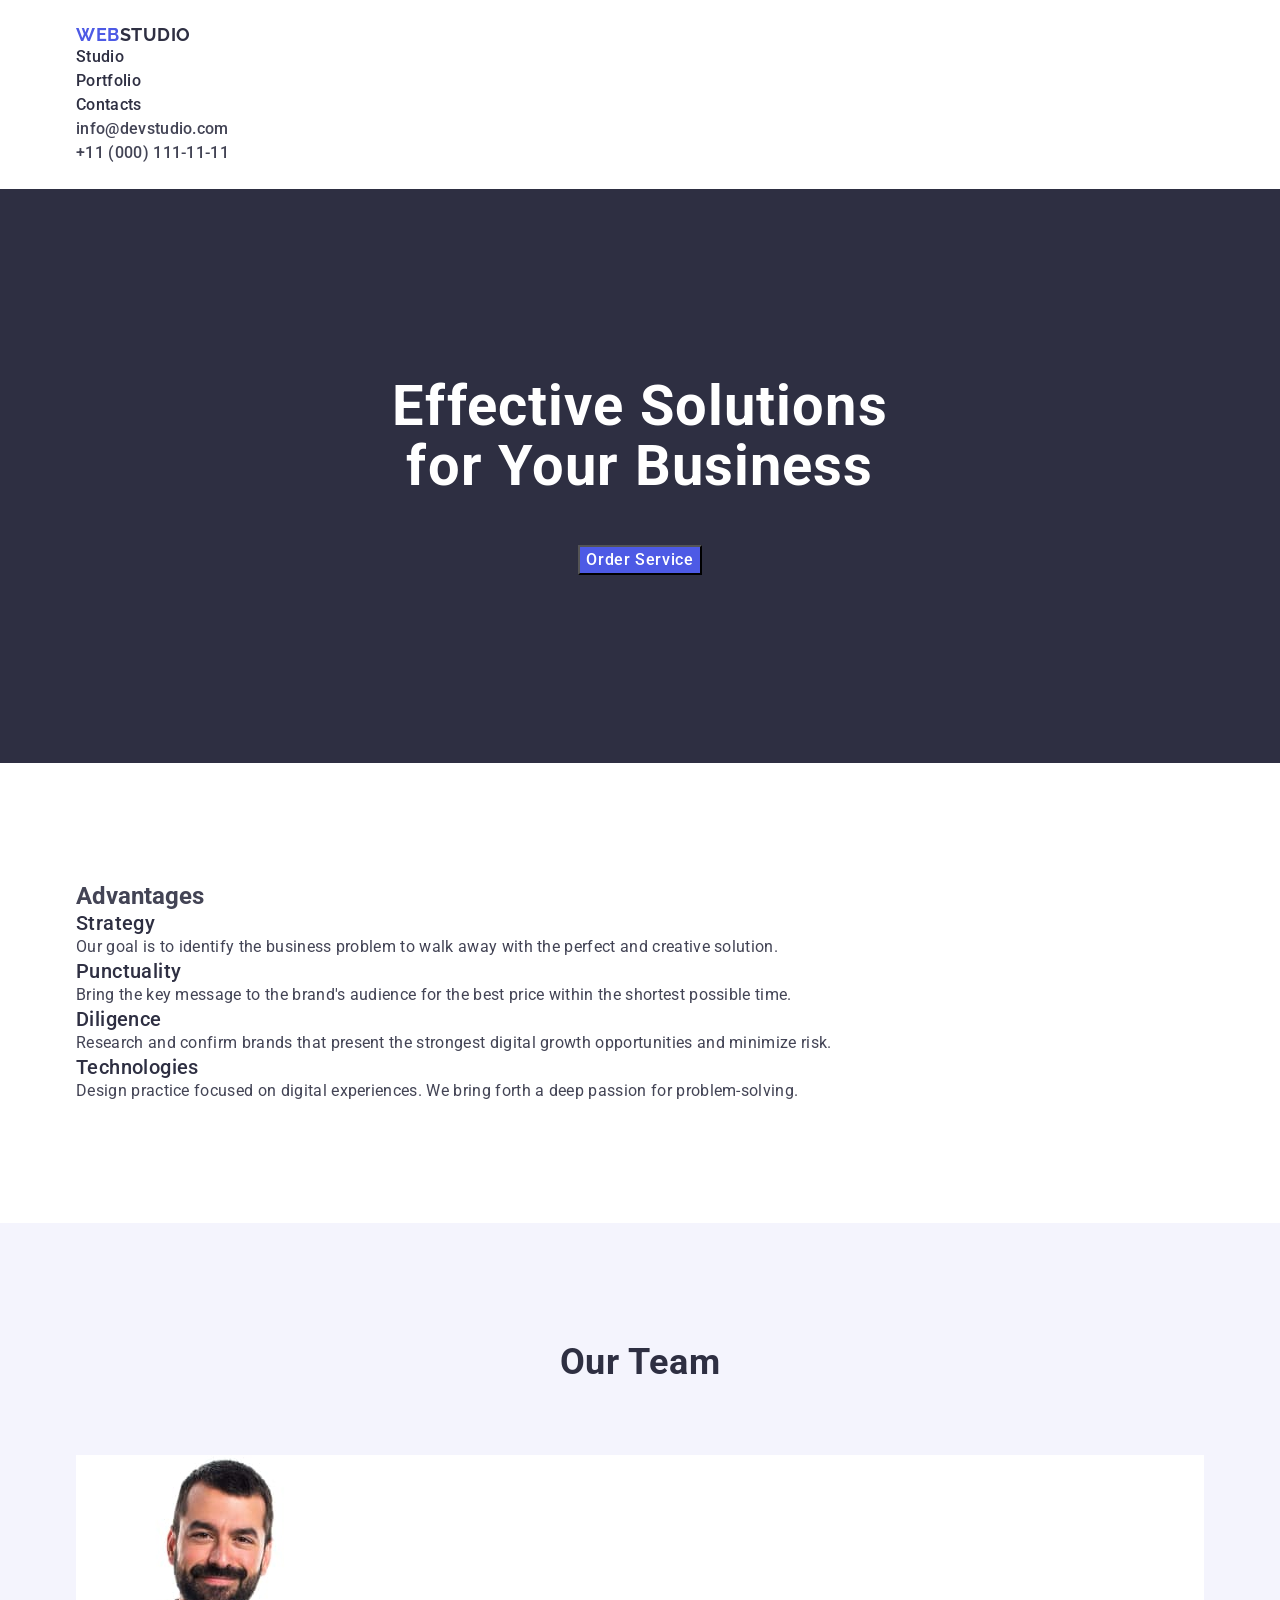
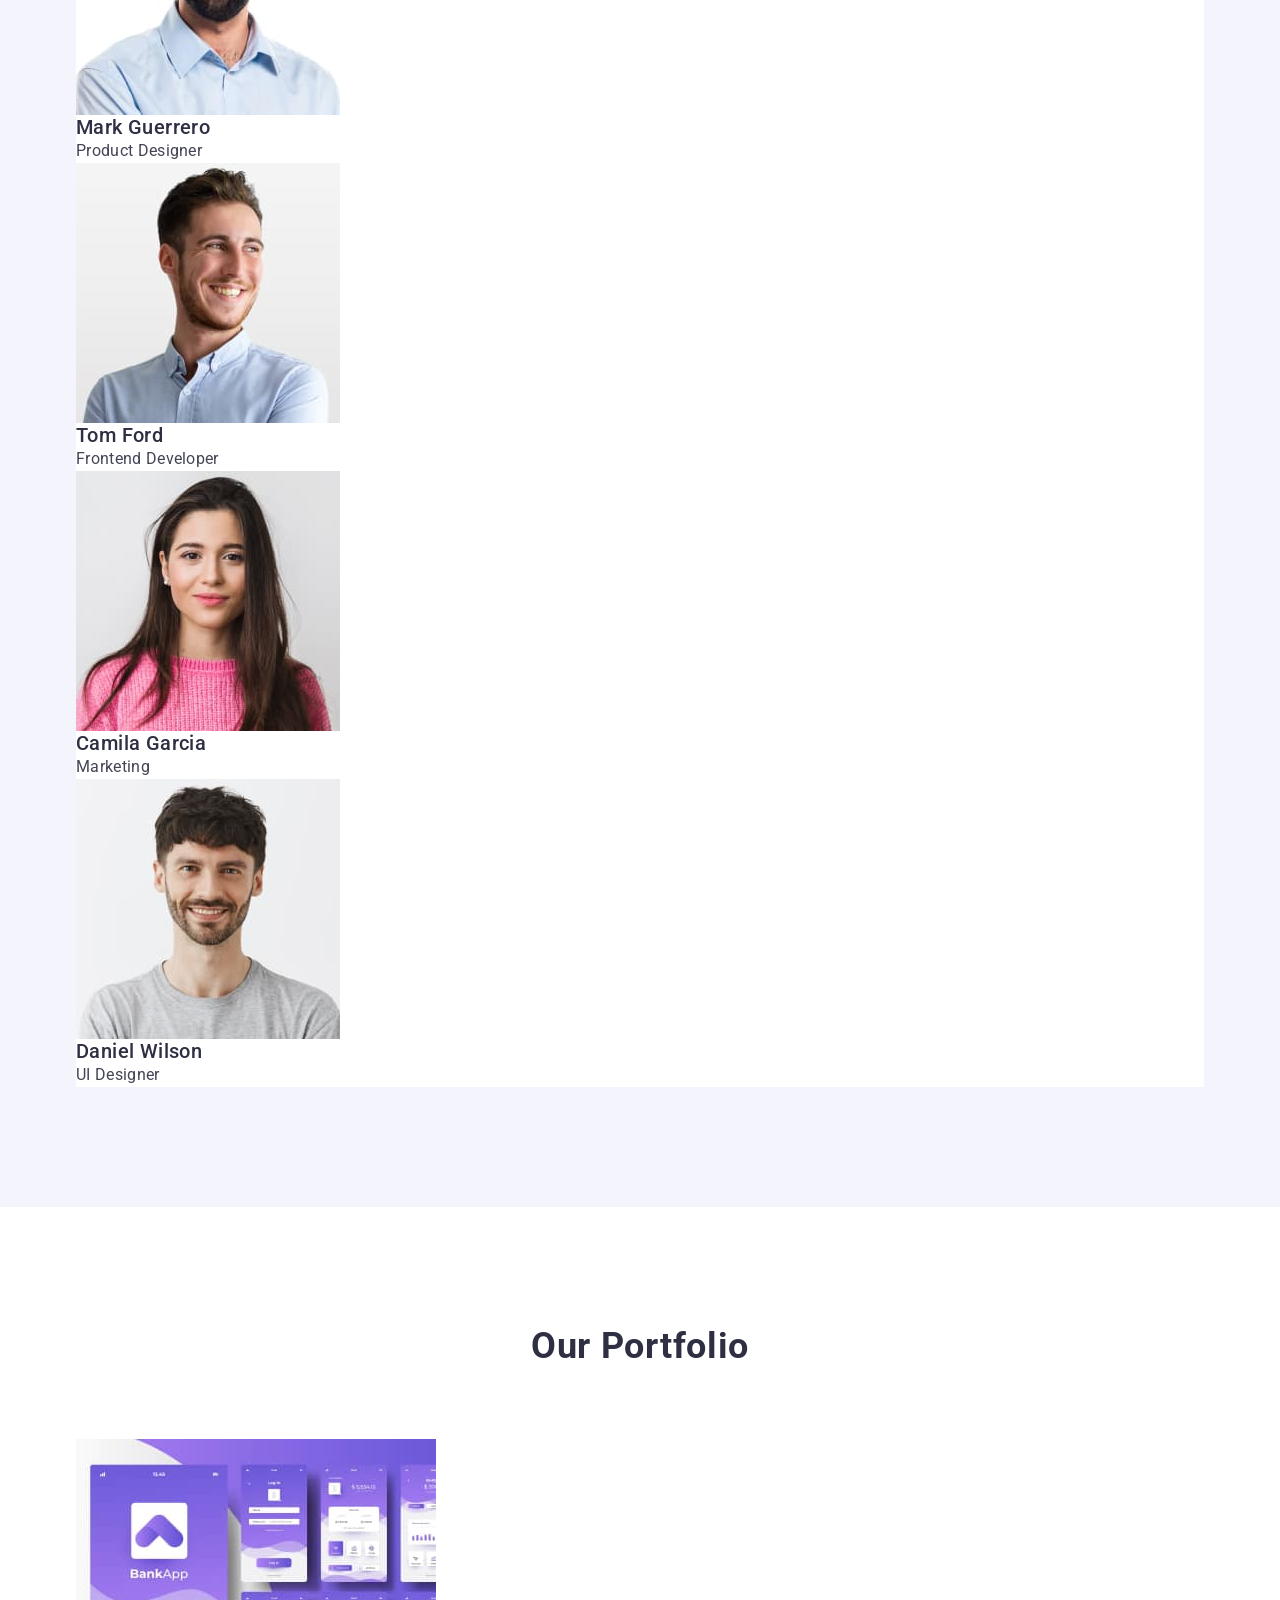
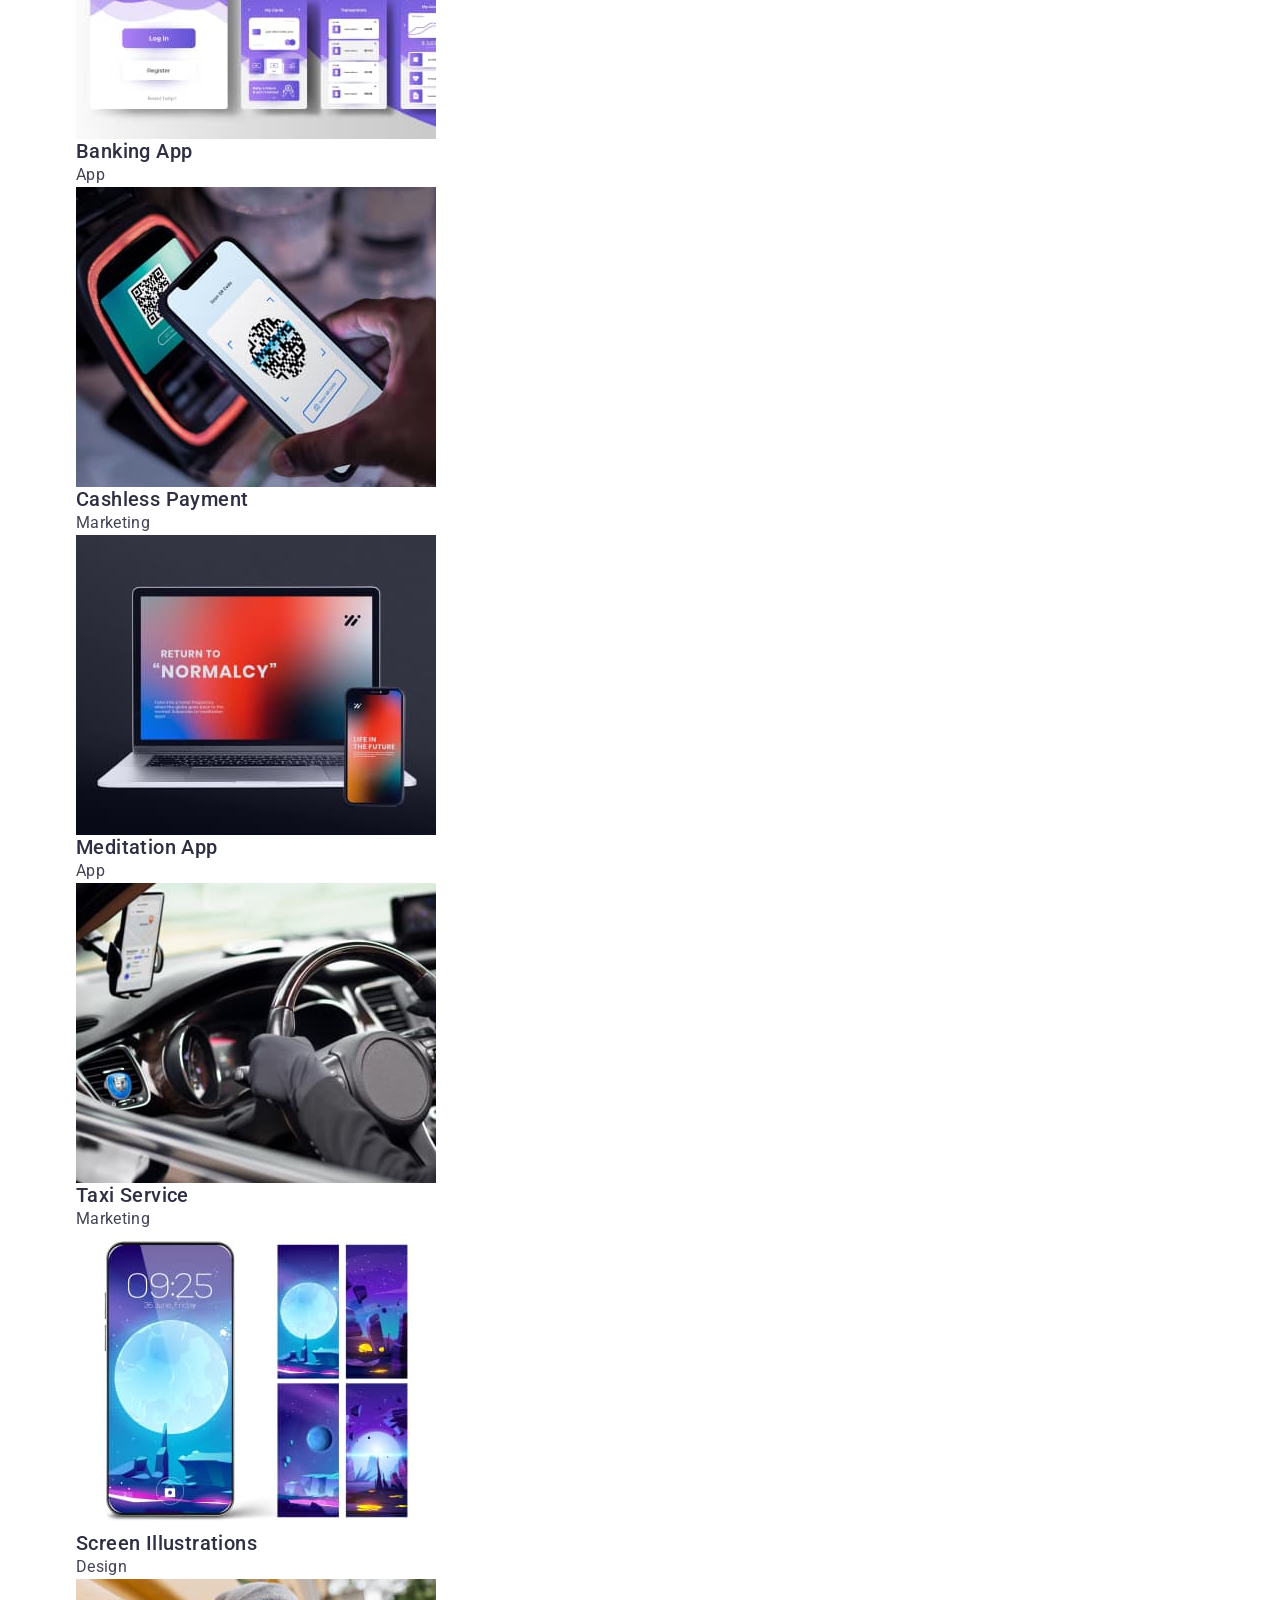
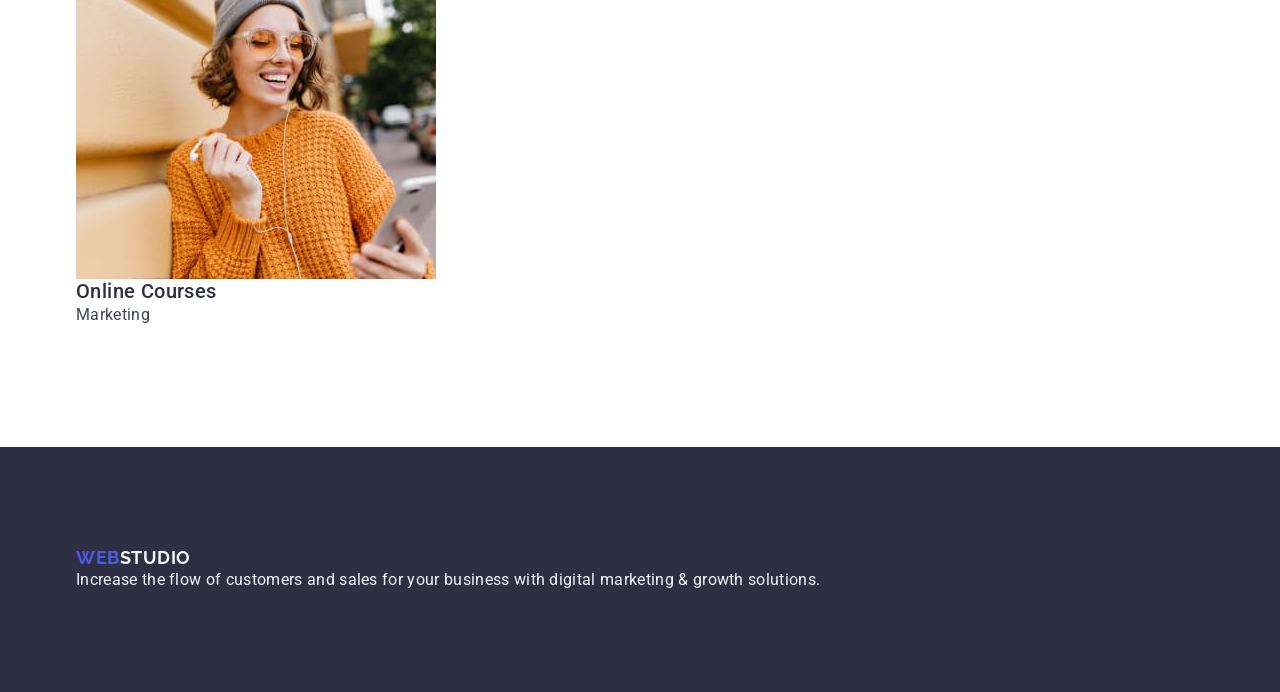
==== commit 2899afa1: "padding" ====
--- a/index.html
+++ b/index.html
@@ -32,8 +32,9 @@
       </address>
     </div>
   </header>
+
+  <!-- main -->
   <main>
-
     <!-- Початок секції hero -->
     <section class="hero">
      <div class="container">
@@ -98,7 +99,7 @@
     </section>
 
     <!-- Початок секції Портфоліо -->
-     <Section>
+     <Section class="portfolio">
 <div class="container">
         <h2 class="portfolio-title">Our Portfolio</h2>
         <ul class="portfolio-list">
--- a/css/styles.css
+++ b/css/styles.css
@@ -10,12 +10,14 @@
   text-decoration: none;
 }
 p, h1, h2, h3, h4, h5, h6 {
-  margin: 0;
+  margin-top:  0;
+  margin-bottom: 0;
 }
 ul{
   padding-left: 0;
-  margin: 0;
-  list-style: none;
+  margin-top: 0;
+  margin-bottom: 0;
+  list-style-type: none;
 }
 /* button {
   cursor: pointer;
@@ -28,15 +30,19 @@
   display: block;
 }
 .container { 
-  /* width: calc(1170px + 15px + 15px); */
-  max-width: 1200px;
+  /* width: calc(1128px + 15px + 15px); */
+  max-width: 1158px;
   padding-left: 15px;
   padding-right: 15px; 
   margin-left: auto;
   margin-right: auto;
+  /* margin: 0 auto; */
   }
 
-
+.header {
+  padding-top: 24px;
+  padding-bottom: 24px;
+}
 .header-logo {
   font-family: "Raleway", sans-serif;
   font-weight: 700;
@@ -81,6 +87,7 @@
   background-color: #2E2F42;
   padding-top: 188px;
   padding-bottom: 188px;
+  /* padding: 188px 472px; */
 
 }
 .hero-title {
@@ -91,6 +98,7 @@
   letter-spacing: 0.02em;
   text-align: center;
   color: white;
+  margin-bottom: 48px;
 }
 .hero-btn {
   display: block;
@@ -108,6 +116,10 @@
 .hero-btn:hover, .hero-btn:focus {
   background-color:#404BBF;
 }
+.advantages {
+  padding-top: 120px;
+  padding-bottom: 120px;
+}
 .advantages-subtitle {
   /* font-family: var(--font-family); */
   font-weight: 500;
@@ -127,6 +139,8 @@
 
 .team {
   background-color: #F4F4FD;
+  padding-top: 120px;
+  padding-bottom: 120px;
 }
 .team-title {
   /* font-family: var(--font-family);
@@ -137,6 +151,8 @@
   text-align: center;
   text-transform: capitalize;
   color: #2E2F42;
+  margin-bottom: 72px;
+  
 }
 .team-item {
   background-color: #FFFFFF;
@@ -159,7 +175,12 @@
   /* text-align: center; */
   color: #434455;
 }
+.portfolio {
+  padding-top: 120px;
+  padding-bottom: 120px;
+}
 .portfolio-title {
+  margin-bottom: 72px;
   /* font-family: var(--font-family);
   font-weight: 700; */
   text-transform: capitalize;
@@ -187,6 +208,8 @@
 }
 .footer {
   background-color: #2E2F42;
+  padding-top: 100px;
+  padding-bottom: 100px;
 }
 .footer-link {
   font-family: "Raleway", sans-serif;
@@ -202,6 +225,7 @@
 }
 .footer-text {
   /* font-family: var(--font-family); */
+  /* margin-top: 16px; */
   font-weight: 400;
   font-size: 16px;
   line-height: 150%;
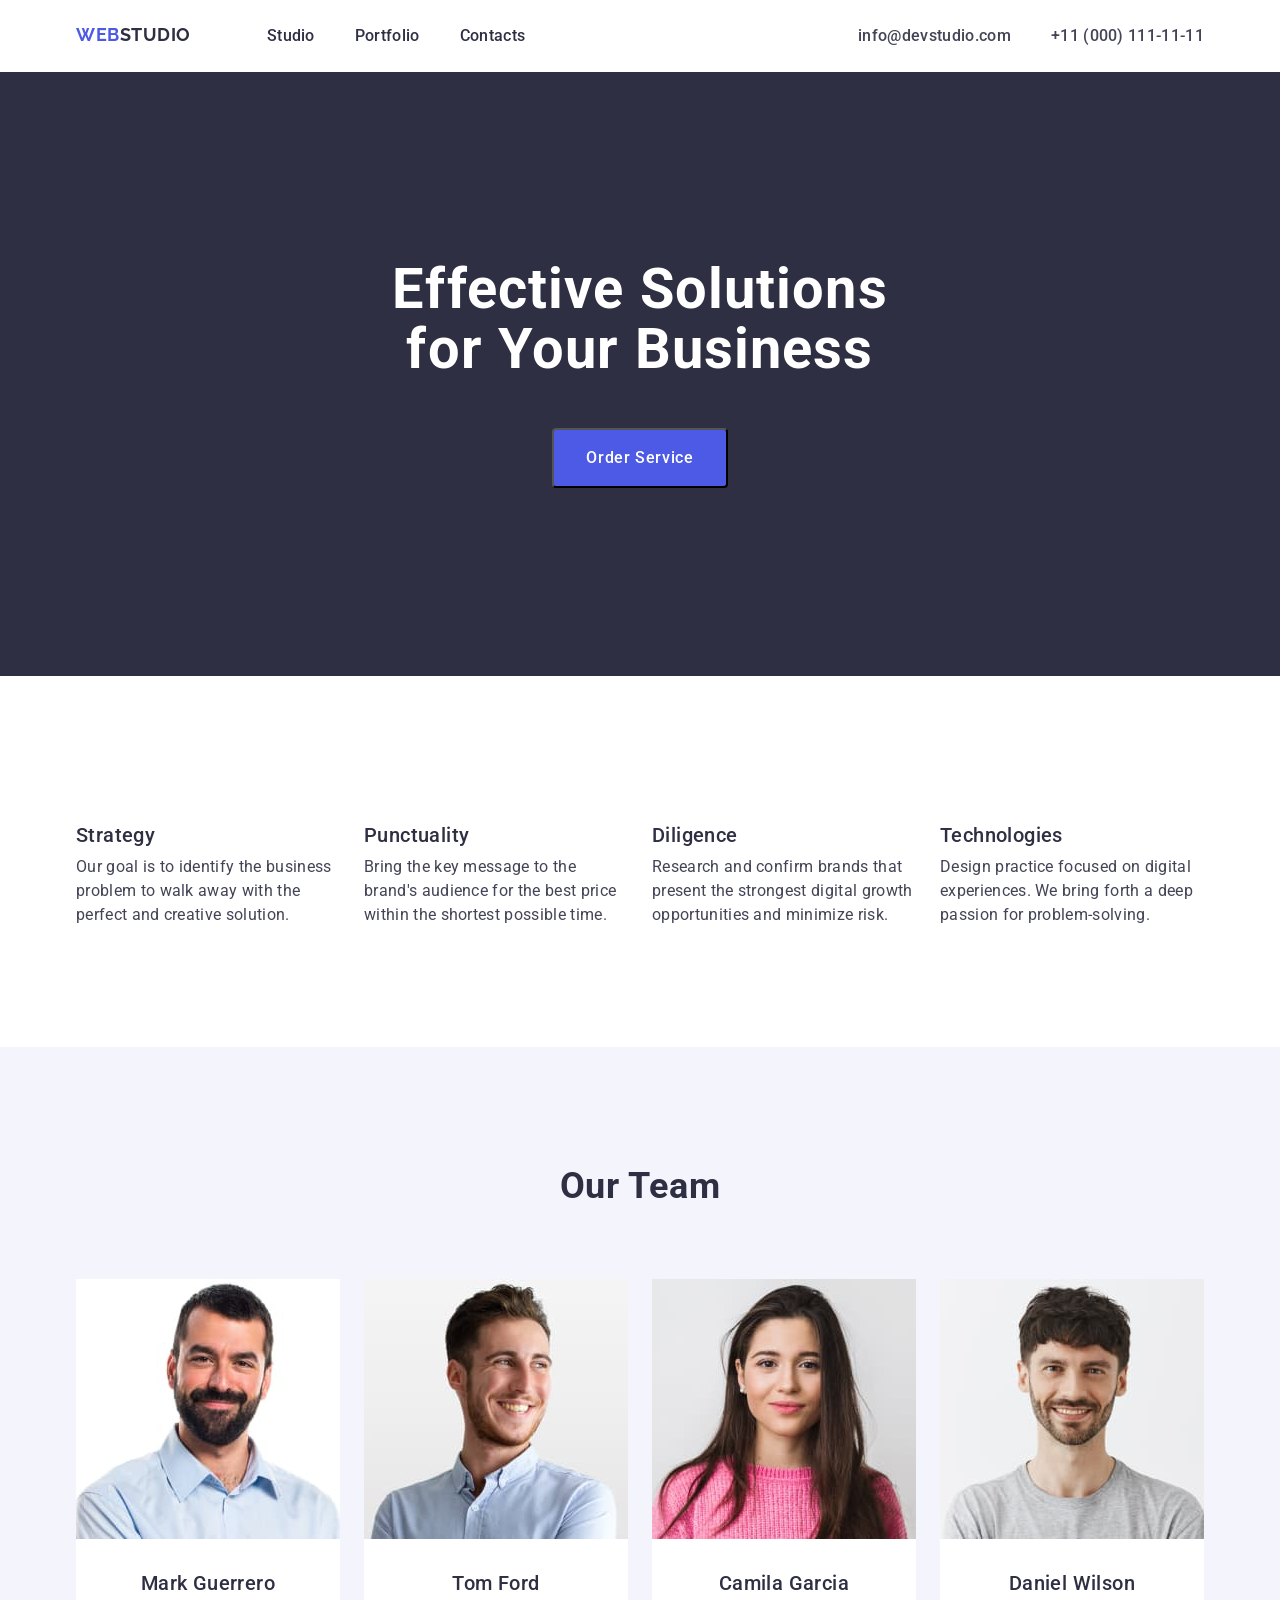
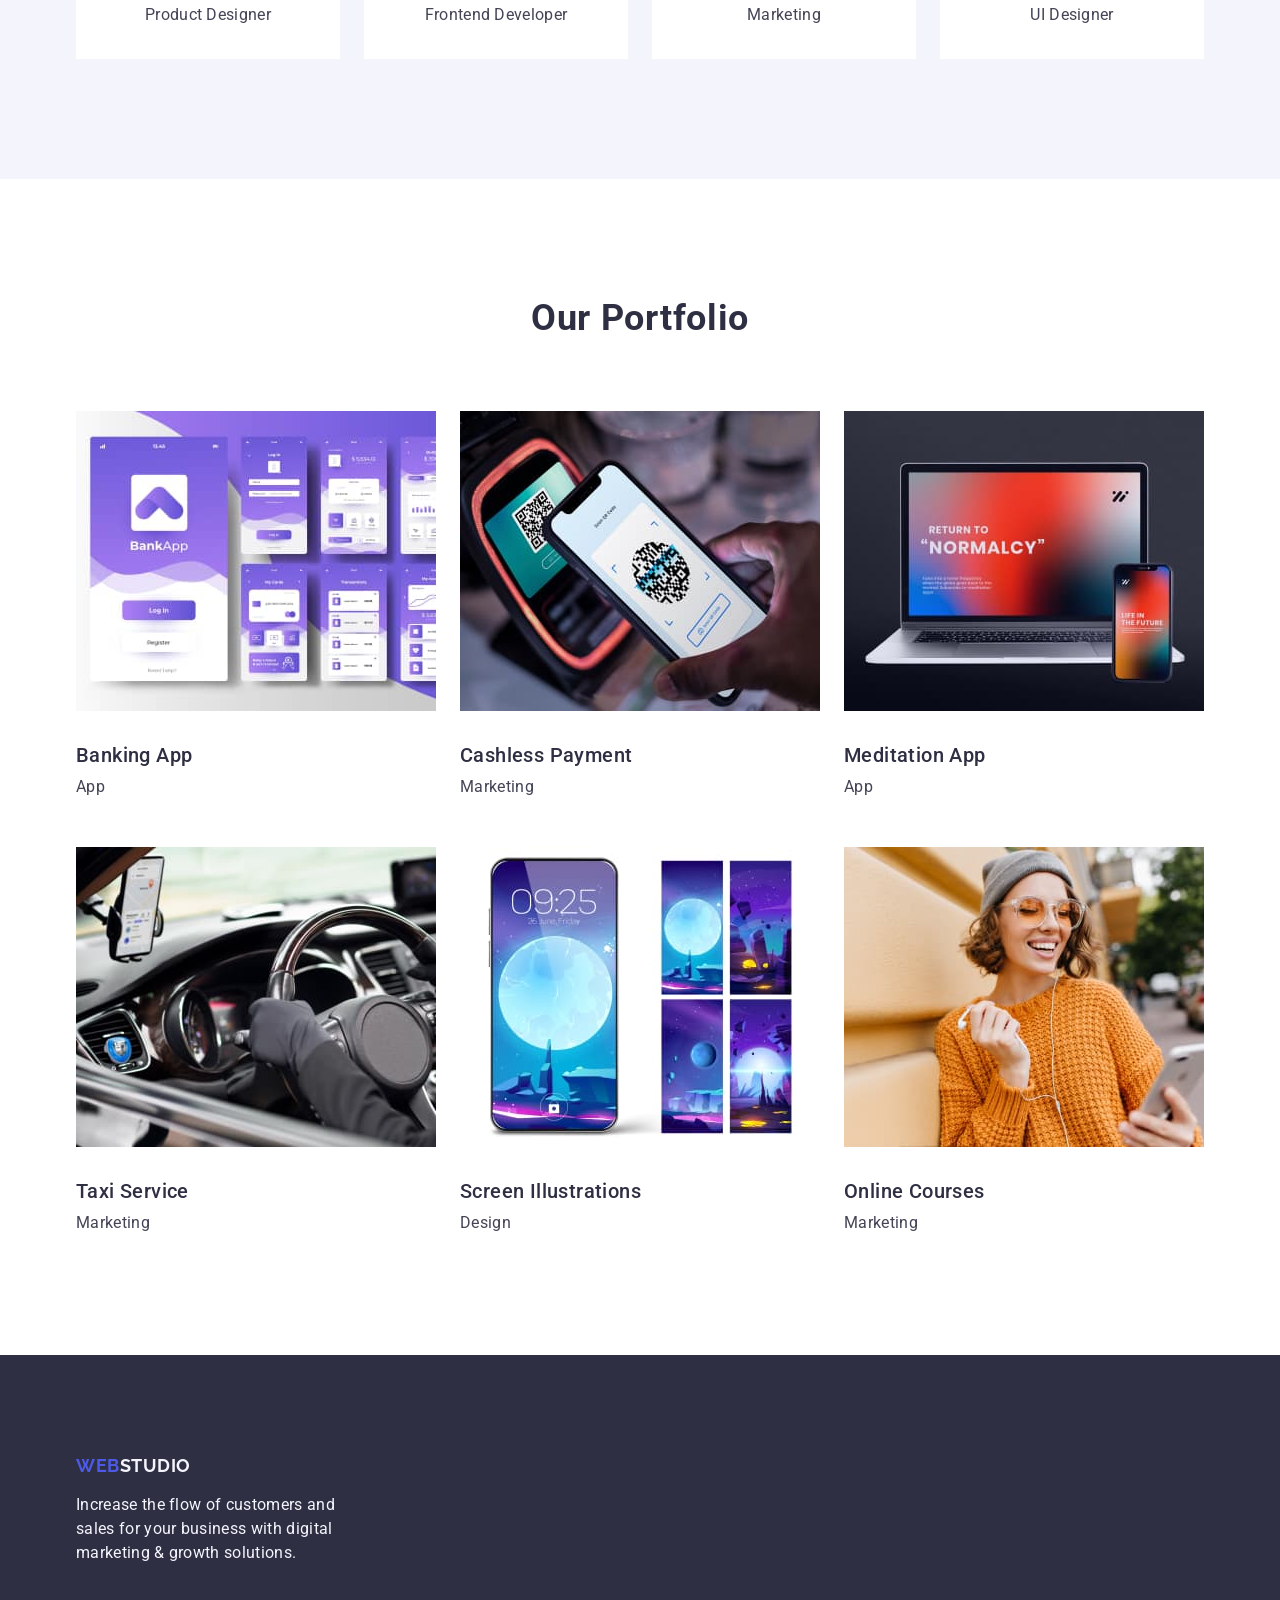
==== commit 8c70726a: "finish??" ====
--- a/index.html
+++ b/index.html
@@ -15,7 +15,7 @@
 
   <!-- Початок секції header -->
   <header class="header">
-    <div class="container">
+    <div class="container header-container">
       <nav class="header-nav">
       <a class="header-logo" href="./index.html">Web<span class="header-logo-studio">Studio</span></a>
         <ul class="header-list">
--- a/css/styles.css
+++ b/css/styles.css
@@ -43,6 +43,14 @@
   padding-top: 24px;
   padding-bottom: 24px;
 }
+.header-container {
+  display: flex;
+  align-items: center;
+}
+
+.header-nav {
+ display: flex;
+}
 .header-logo {
   font-family: "Raleway", sans-serif;
   font-weight: 700;
@@ -51,6 +59,7 @@
   letter-spacing: 0.03em;
   text-transform: uppercase;
   color: #4d5ae5 ;
+  margin-right: 76px;
   
 }
 .header-logo-studio {
@@ -64,12 +73,21 @@
   line-height: 150%;
   letter-spacing: 0.02em;
   color: #2E2F42;
+}
+.header-list {
+  display: flex;
+  gap: 40px;
 }
 .header-link:hover, .header-link:focus {
   color: #404bbf
 } 
 .header-address {
   font-style: normal;
+  margin-left: auto;
+}
+.header-address-list {
+  display: flex;
+  gap: 40px;
 }
 .header-address-link {
   font-family: 'Roboto', sans-serif;
@@ -103,6 +121,8 @@
 .hero-btn {
   display: block;
   margin: 0 auto;
+  padding: 16px 32px;
+  border-radius: 4px;
   font-family: 'Roboto', sans-serif;
   font-weight: 500;
   font-size: 16px;
@@ -119,9 +139,22 @@
 .advantages {
   padding-top: 120px;
   padding-bottom: 120px;
+  
+  
+}
+.advantages-title {
+  visibility: hidden;
+}
+.advantages-list {
+  display: flex;
+  gap: 24px;
+}
+.advantages-item {
+  width: calc((100% - 3 * 24px ) / 4);
 }
 .advantages-subtitle {
   /* font-family: var(--font-family); */
+  margin-bottom: 8px;
   font-weight: 500;
   font-size: 20px;
   line-height: 120%;
@@ -154,17 +187,25 @@
   margin-bottom: 72px;
   
 }
+.team-list {
+  display: flex;
+  gap: 24px;
+}
 .team-item {
   background-color: #FFFFFF;
+  padding-bottom: 32px;;
+  width: calc((100% - 3 * 24px) / 4);
 }
 .team-subtitle {
   /* font-family: var(--font-family); */
+  margin-top: 32px;   
   font-weight: 500;
   font-size: 20px;
   line-height: 120%;
   letter-spacing: 0.02em;
-  /* text-align: center; */
-  color: #2E2F42;
+  text-align: center;
+  color: #2E2F42;
+  margin-bottom: 8px;
 }
 .team-text {
   /* font-family: var(--font-family); */
@@ -172,7 +213,7 @@
   font-size: 16px;
   line-height: 150%;
   letter-spacing: 0.02em;
-  /* text-align: center; */
+  text-align: center;
   color: #434455;
 }
 .portfolio {
@@ -190,7 +231,18 @@
   text-align: center;
   color: #2E2F42;
 }
+.portfolio-list {
+  display: flex;
+  row-gap: 48px;
+  column-gap: 24px;
+  flex-wrap: wrap;
+}
+.portfolio-item {
+  width: calc((100% - 2 * 24px ) / 3);
+}
 .portfolio-subtitle {
+  margin-top: 32px;
+  margin-bottom: 8px;
   /* font-family: var(--font-family); */
   font-weight: 500;
   font-size: 20px;
@@ -225,10 +277,11 @@
 }
 .footer-text {
   /* font-family: var(--font-family); */
-  /* margin-top: 16px; */
+  margin-top: 16px;
   font-weight: 400;
   font-size: 16px;
   line-height: 150%;
   letter-spacing: 0.02em;
   color: #F4F4FD;
+  max-width: 264px;
 }
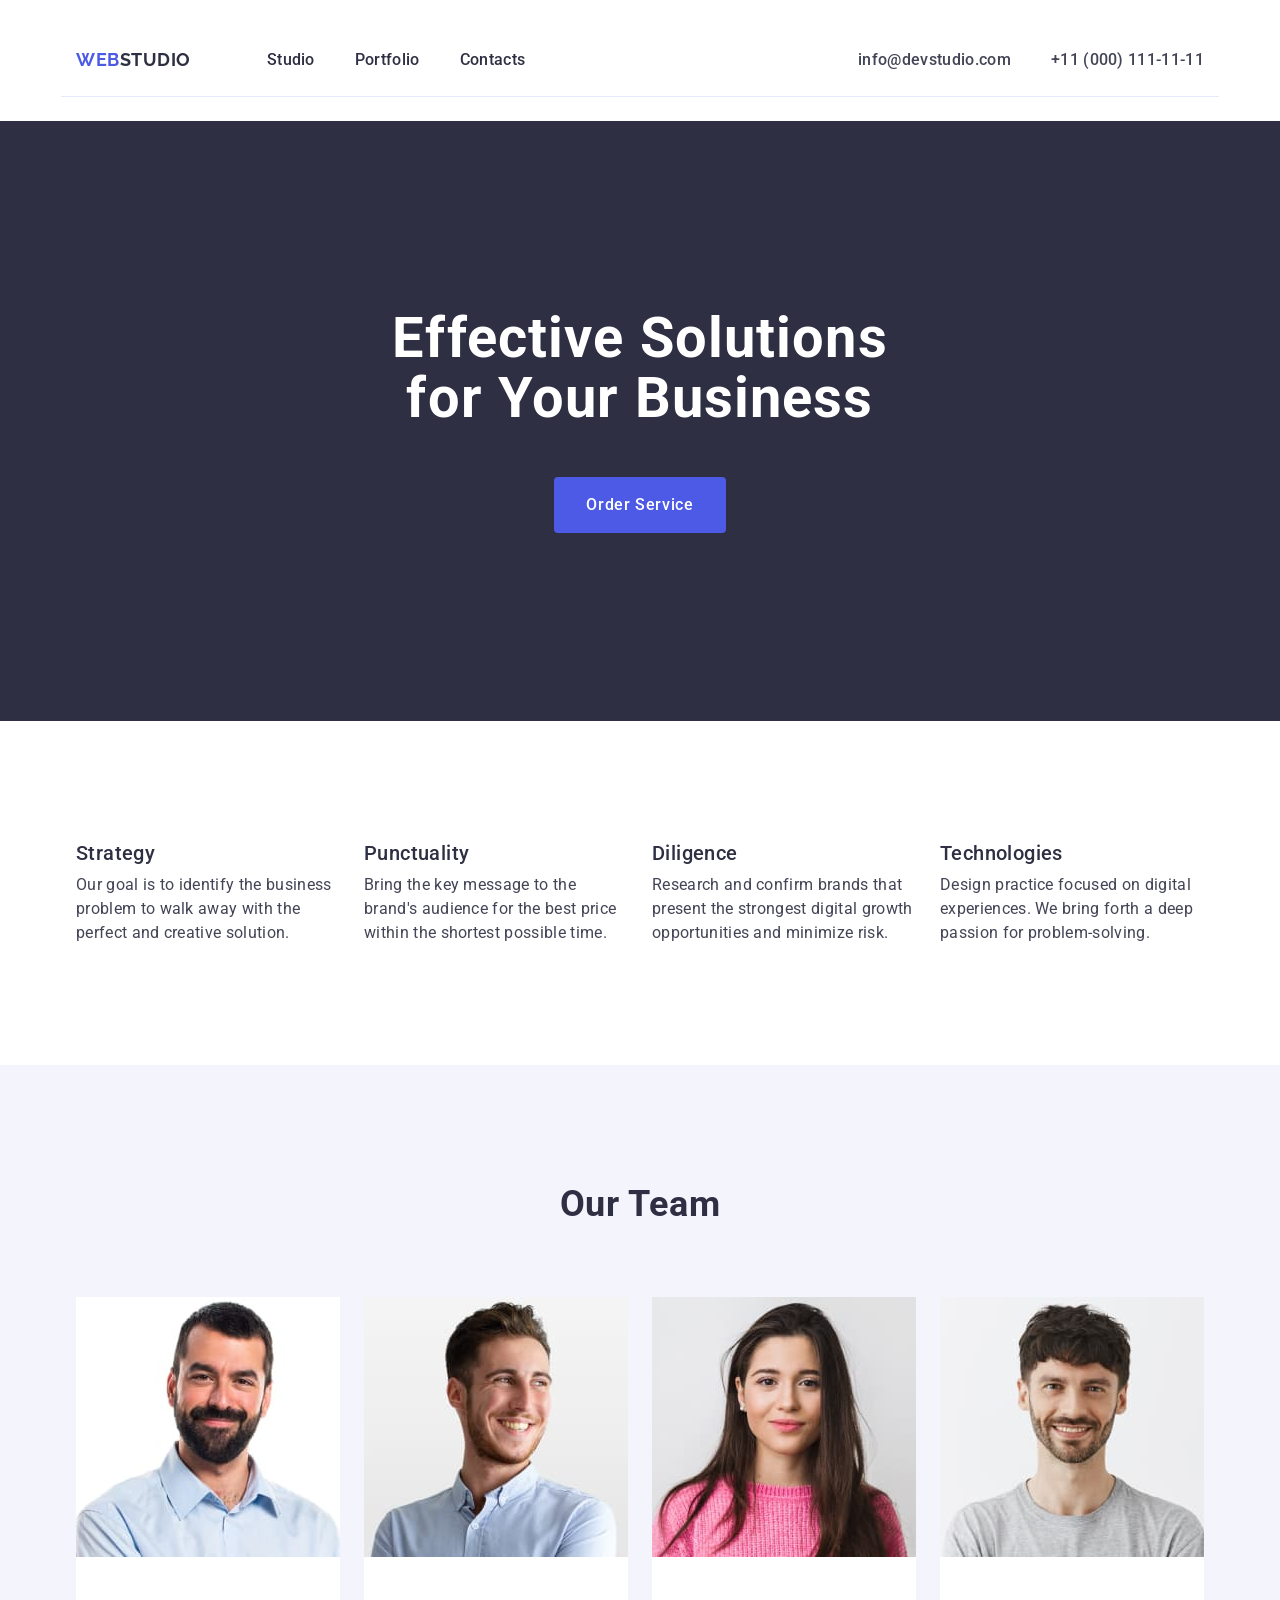
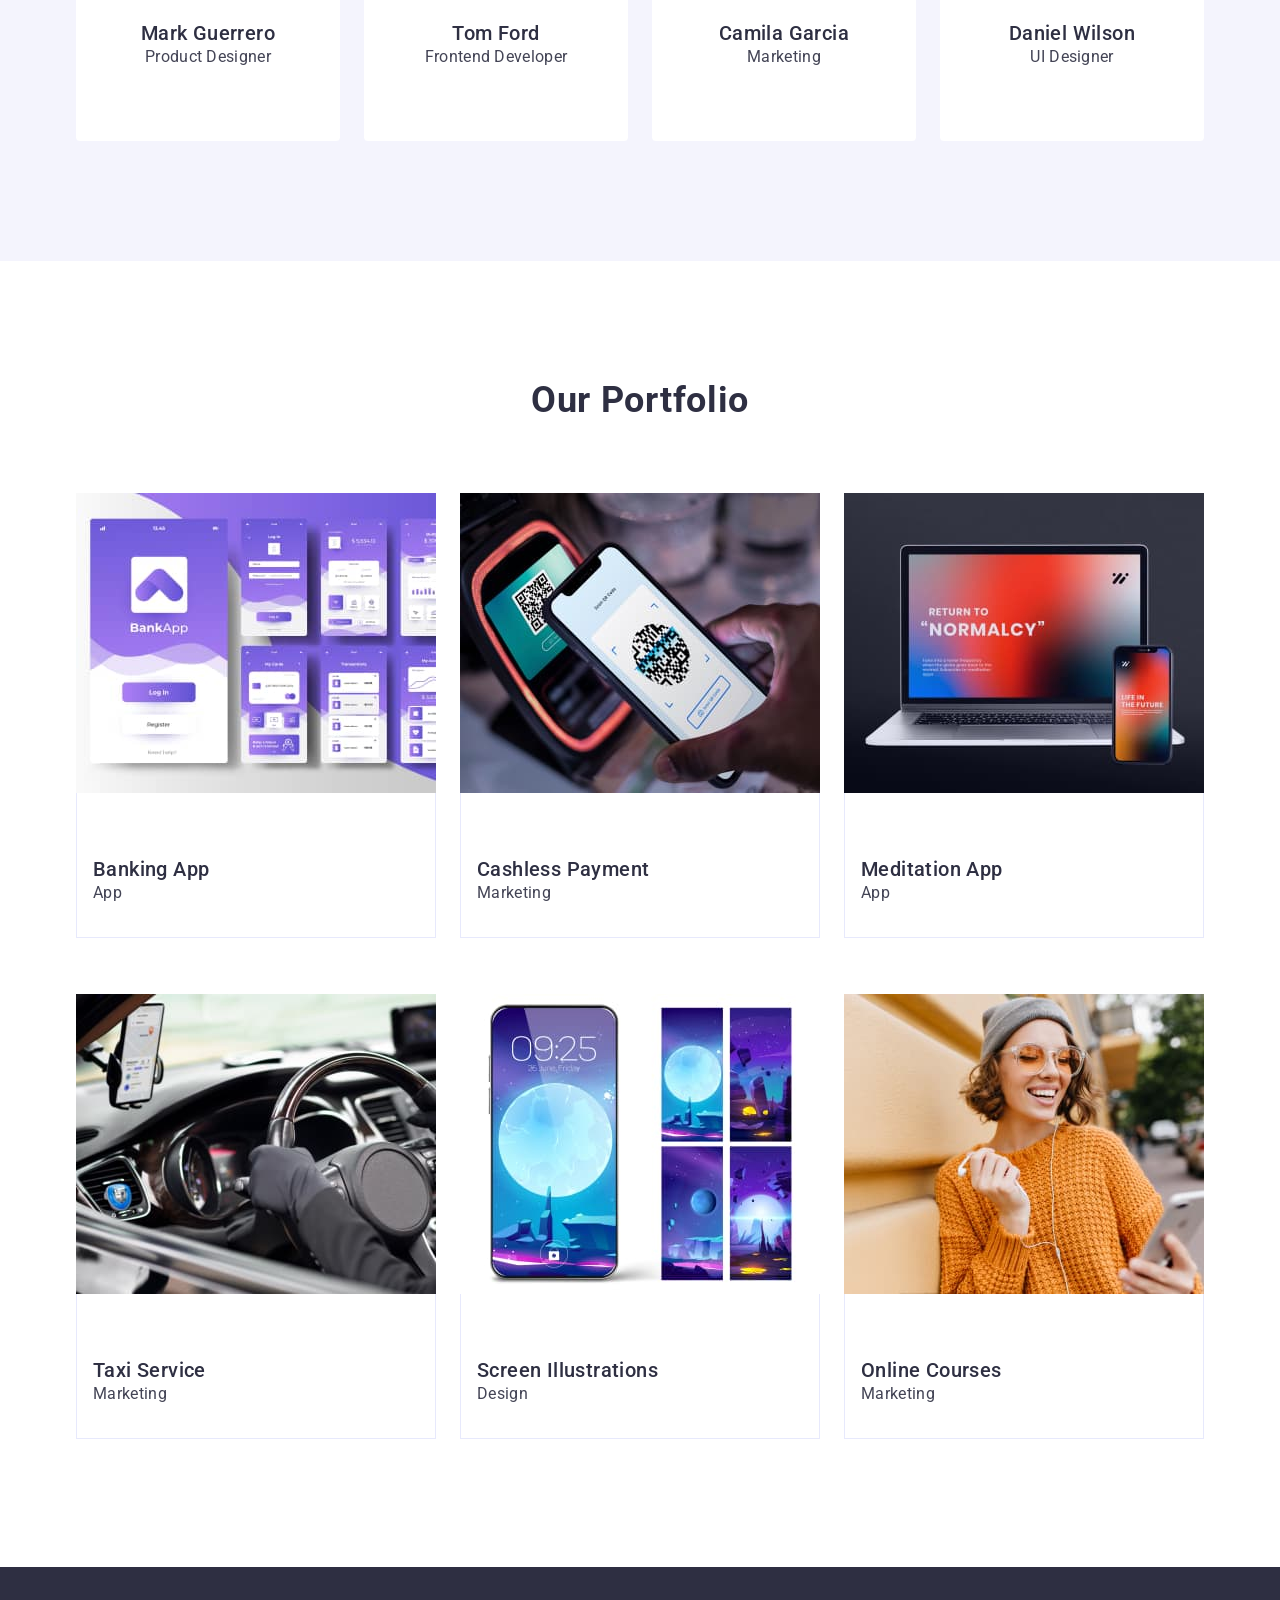
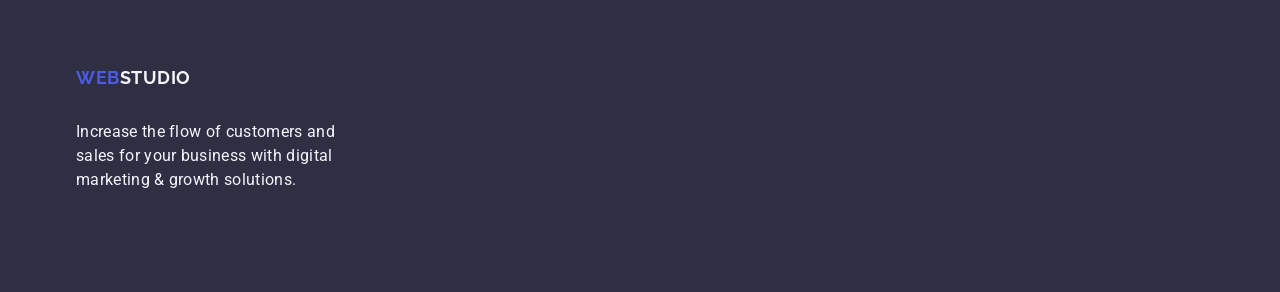
==== commit d316149e: "finish yet ?" ====
--- a/index.html
+++ b/index.html
@@ -47,7 +47,7 @@
     <!-- Початок секції Advantages -->
     <section class="advantages">
 <div class="container">
-        <h2 class="advantages-title">Advantages</h2>
+        <h2 class="advantages-title visually-hidden">Advantages</h2>
         <Ul class="advantages-list">
           <li class="advantages-item">
             <h3 class="advantages-subtitle">Strategy</h3>
@@ -76,23 +76,31 @@
         <ul class="team-list">
           <li class="team-item">
             <img class="team-img" src="./images/img1.jpg" alt="Mark Guerrero photo" width="264" height="260">
-            <h3 class="team-subtitle">Mark Guerrero</h3>
-            <p class="team-text">Product Designer</p>
+            <div class="about-member">
+              <h3 class="team-subtitle">Mark Guerrero</h3>
+              <p class="team-text">Product Designer</p>
+            </div>
           </li>
           <li class="team-item">
             <img class="team-img" src="./images/img2.jpg" alt="Tom Ford photo" width="264" height="260">
-            <h3 class="team-subtitle">Tom Ford</h3>
-            <p class="team-text">Frontend Developer</p>
+            <div class="about-member">
+              <h3 class="team-subtitle">Tom Ford</h3>
+              <p class="team-text">Frontend Developer</p>
+            </div>
           </li>
           <li class="team-item">
             <img class="team-img" src="./images/img3.jpg" alt="Camila Garcia photo" width="264" height="260">
-            <h3 class="team-subtitle">Camila Garcia</h3>
-            <p class="team-text">Marketing</p>
+            <div class="about-member">
+              <h3 class="team-subtitle">Camila Garcia</h3>
+              <p class="team-text">Marketing</p>
+            </div>
           </li>
           <li class="team-item">
             <img class="team-img" src="./images/img4.jpg" alt="Daniel Wilson photo" width="264" height="260">
-            <h3 class="team-subtitle">Daniel Wilson</h3>
-            <p class="team-text">UI Designer</p>
+            <div class="about-member">
+              <h3 class="team-subtitle">Daniel Wilson</h3>
+              <p class="team-text">UI Designer</p>
+            </div>
           </li>
         </ul>
 </div>
@@ -105,40 +113,52 @@
         <ul class="portfolio-list">
           <li class="portfolio-item">
             <img class="Portfolio-img" src="./images/card1.jpg" alt="Banking App" width="360" height="300">
-            <h3 class="portfolio-subtitle">Banking App</h3>
-            <p class="portfolio-text">App</p>
+            <div class="about-app">
+              <h3 class="portfolio-subtitle">Banking App</h3>
+              <p class="portfolio-text">App</p>
+            </div>
           </li>
           <li class="portfolio-item">
             <img class="Portfolio-img" src="./images/card2.jpg" alt="Terminal and smartphone" width="360" height="300">
-            <h3 class="portfolio-subtitle">Cashless Payment</h3>
-            <p class="portfolio-text">Marketing</p>
+            <div class="about-app">
+              <h3 class="portfolio-subtitle">Cashless Payment</h3>
+              <p class="portfolio-text">Marketing</p>
+            </div>
           </li>
           <li class="portfolio-item">
             <img class="Portfolio-img" src="./images/card3.jpg" alt="macbook" width="360" height="300">
-            <h3 class="portfolio-subtitle">Meditation App</h3>
-            <p class="portfolio-text">App</p>
+            <div class="about-app">
+              <h3 class="portfolio-subtitle">Meditation App</h3>
+              <p class="portfolio-text">App</p>
+            </div>
           </li>
           <li class="portfolio-item">
             <img class="Portfolio-img" src="./images/card4.jpg" alt="Taxi" width="360" height="300">
-            <h3 class="portfolio-subtitle">Taxi Service</h3>
-            <p class="portfolio-text">Marketing</p>
+            <div class="about-app">
+              <h3 class="portfolio-subtitle">Taxi Service</h3>
+              <p class="portfolio-text">Marketing</p>
+            </div>
           </li>
           <li class="portfolio-item">
             <img class="Portfolio-img" src="./images/card5.jpg" alt="Screen Illustrations" width="360" height="300">
-            <h3 class="portfolio-subtitle">Screen Illustrations</h3>
-            <p class="portfolio-text">Design</p>
+            <div class="about-app">
+              <h3 class="portfolio-subtitle">Screen Illustrations</h3>
+              <p class="portfolio-text">Design</p>
+            </div>
           </li>
           <li class="portfolio-item">
             <img class="Portfolio-img" src="./images/card6.jpg" alt="Girl with iphone" width="360" height="300">
-            <h3 class="portfolio-subtitle">Online Courses</h3>
-            <p class="portfolio-text">Marketing</p>
+            <div class="about-app">
+              <h3 class="portfolio-subtitle">Online Courses</h3>
+              <p class="portfolio-text">Marketing</p>
+            </div>
           </li>
         </ul>
 </div>
      </Section>
   </main>
   <footer class="footer">
-<div class="container">
+<div class="container ">
       <a class="footer-link" href="./index.html">Web<span class="footer-logo-studio">Studio</span></a>
       <p class="footer-text">
         Increase the flow of customers and sales for your business with digital marketing & growth solutions.
--- a/css/styles.css
+++ b/css/styles.css
@@ -46,10 +46,12 @@
 .header-container {
   display: flex;
   align-items: center;
+  border-bottom: 1px solid #e7e9fc;
 }
 
 .header-nav {
  display: flex;
+ align-items: center;
 }
 .header-logo {
   font-family: "Raleway", sans-serif;
@@ -88,6 +90,7 @@
 .header-address-list {
   display: flex;
   gap: 40px;
+  padding: 24px 0;
 }
 .header-address-link {
   font-family: 'Roboto', sans-serif;
@@ -131,6 +134,9 @@
   background-color:#4D5AE5;
   color: white;
   cursor: pointer;
+  min-width: 169px;
+  height: 56px;
+  border:none;
 
 }
 .hero-btn:hover, .hero-btn:focus {
@@ -139,11 +145,18 @@
 .advantages {
   padding-top: 120px;
   padding-bottom: 120px;
-  
-  
-}
-.advantages-title {
-  visibility: hidden;
+}
+.visually-hidden {
+  position: absolute;
+  width: 1px;
+  height: 1px;
+  margin: -1px;
+  border: 0;
+  padding: 0;
+  white-space: nowrap;
+  clip-path: inset(100%);
+  clip: rect(0 0 0 0);
+  overflow: hidden;
 }
 .advantages-list {
   display: flex;
@@ -195,6 +208,12 @@
   background-color: #FFFFFF;
   padding-bottom: 32px;;
   width: calc((100% - 3 * 24px) / 4);
+  border-radius: 0 0 4px 4px;
+}
+.about-member {
+  padding: 32px 0;
+  text-align: center;
+  margin-bottom: 8px;
 }
 .team-subtitle {
   /* font-family: var(--font-family); */
@@ -203,9 +222,9 @@
   font-size: 20px;
   line-height: 120%;
   letter-spacing: 0.02em;
-  text-align: center;
-  color: #2E2F42;
-  margin-bottom: 8px;
+  /* text-align: center; */
+  color: #2E2F42;
+  /* margin-bottom: 8px; */
 }
 .team-text {
   /* font-family: var(--font-family); */
@@ -213,7 +232,7 @@
   font-size: 16px;
   line-height: 150%;
   letter-spacing: 0.02em;
-  text-align: center;
+  /* text-align: center; */
   color: #434455;
 }
 .portfolio {
@@ -242,7 +261,7 @@
 }
 .portfolio-subtitle {
   margin-top: 32px;
-  margin-bottom: 8px;
+  /* margin-bottom: 8px; */
   /* font-family: var(--font-family); */
   font-weight: 500;
   font-size: 20px;
@@ -257,6 +276,12 @@
   line-height: 150%;
   letter-spacing: 0.02em;
   color: #434455;
+}
+.about-app {
+  padding: 32px 16px;
+  border: 1px solid #e7e9fc;
+  border-top: none;
+  margin-bottom: 8px;
 }
 .footer {
   background-color: #2E2F42;
@@ -264,6 +289,8 @@
   padding-bottom: 100px;
 }
 .footer-link {
+  display: inline-block;
+  margin-bottom: 16px;
   font-family: "Raleway", sans-serif;
   font-weight: 700;
   font-size: 18px;
@@ -275,6 +302,7 @@
 .footer-logo-studio {
   color: #F4F4FD;
 }
+
 .footer-text {
   /* font-family: var(--font-family); */
   margin-top: 16px;
